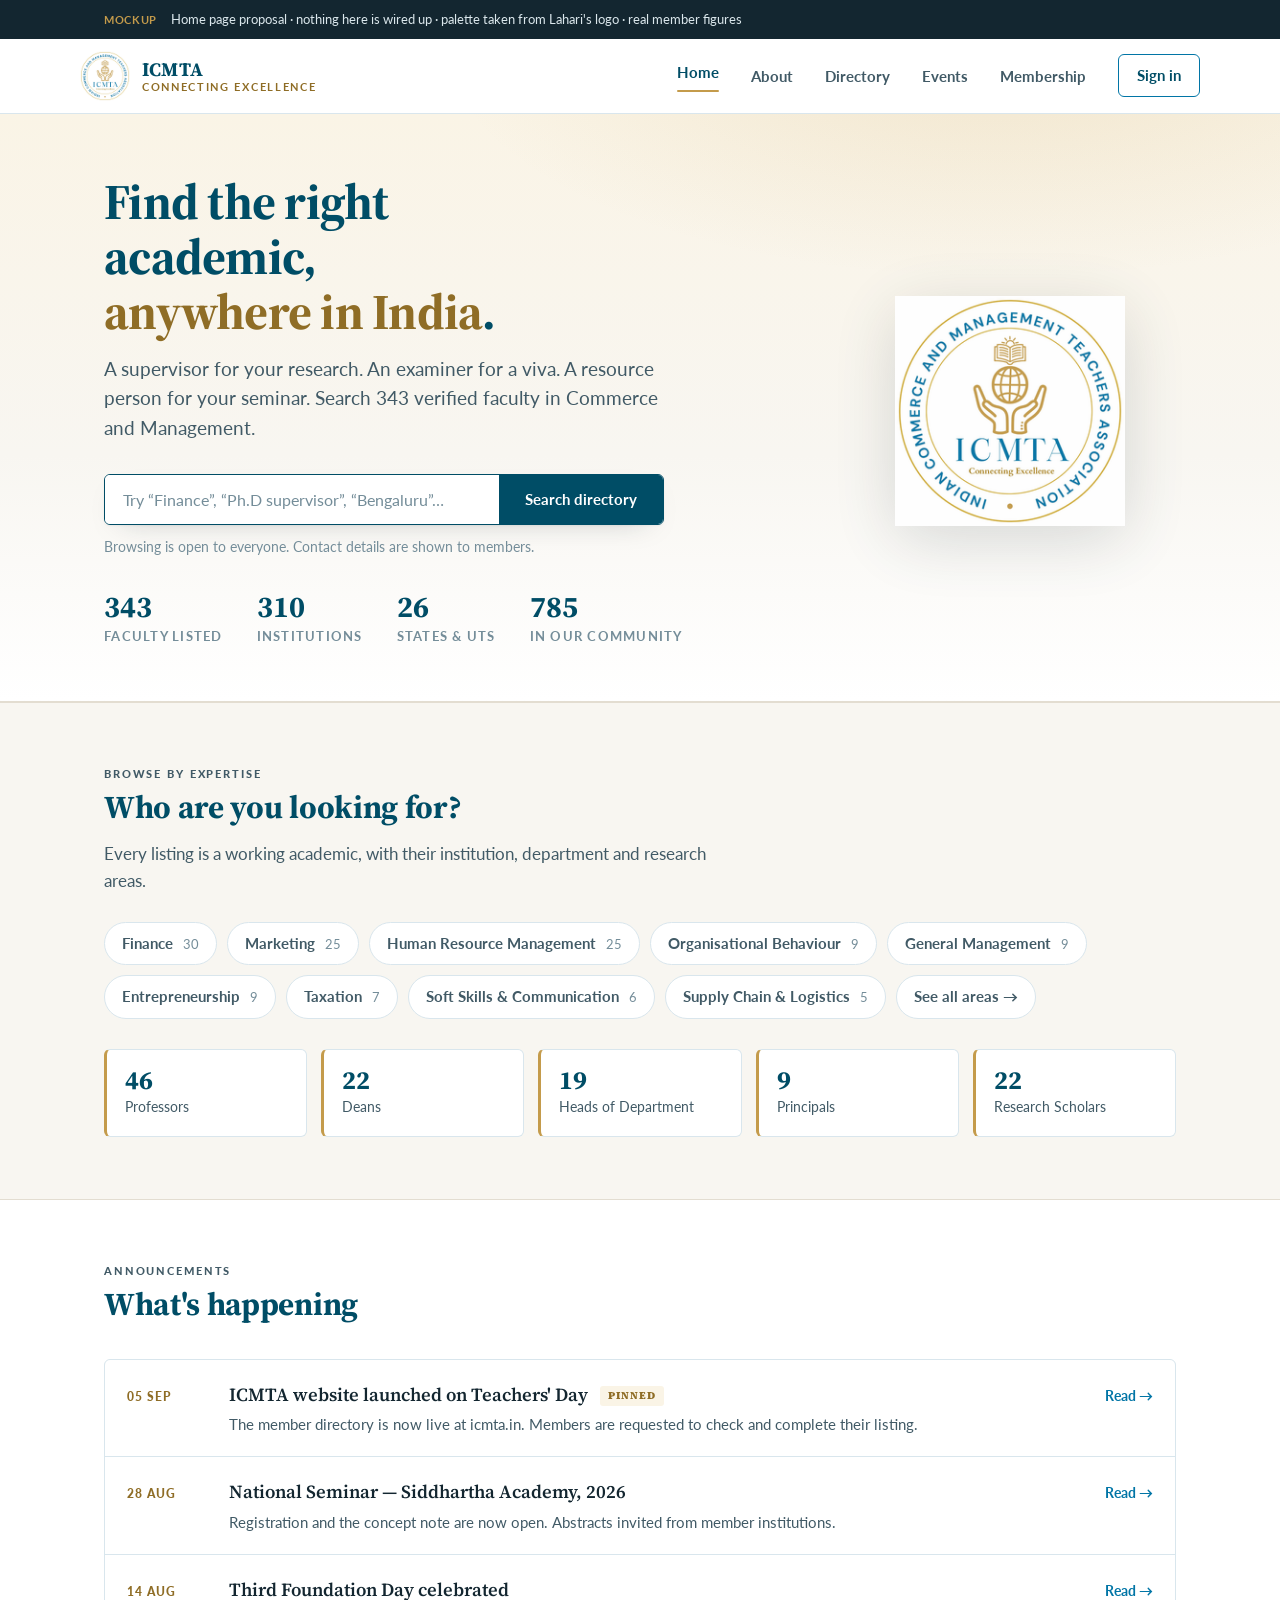
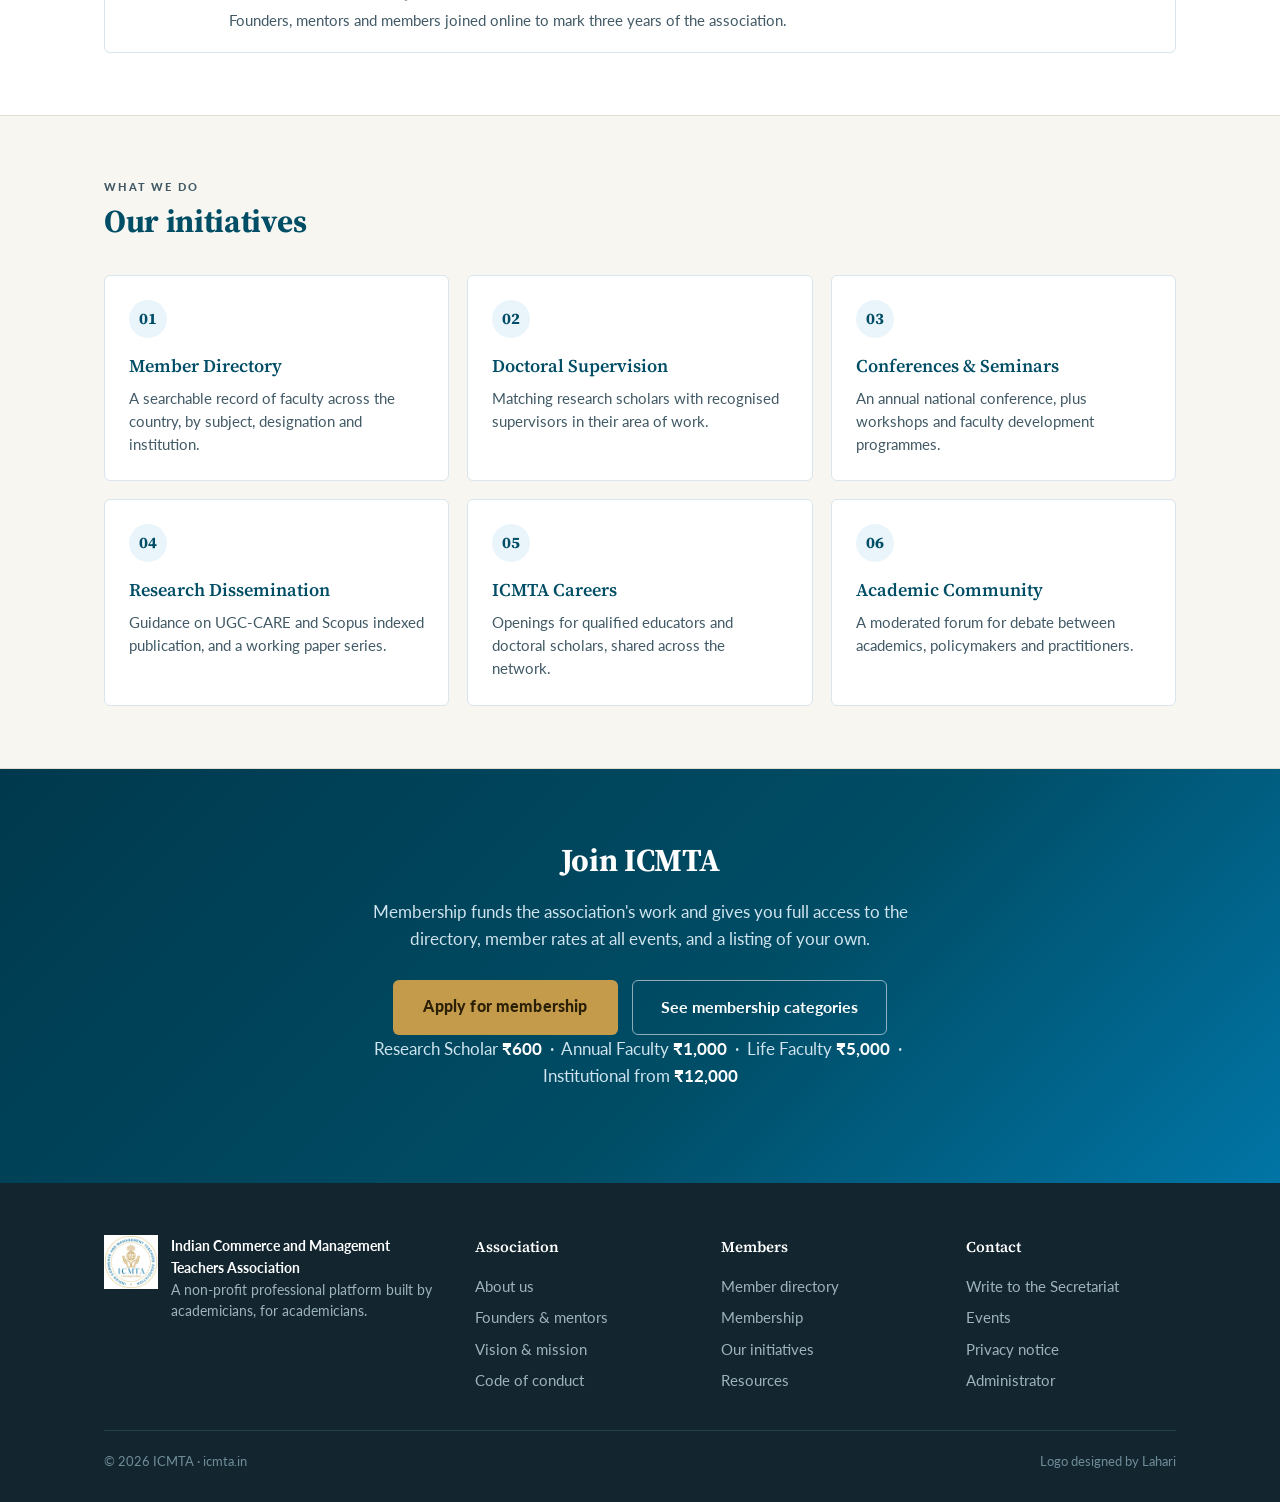
==== index.html @ bd07b1e6 "Add files via upload" ====
<!DOCTYPE html>
<html lang="en">
<head>
<meta charset="utf-8">
<meta name="viewport" content="width=device-width,initial-scale=1">
<title>ICMTA — Home page mockup</title>
<link rel="preconnect" href="https://fonts.googleapis.com">
<link rel="preconnect" href="https://fonts.gstatic.com" crossorigin>
<link rel="stylesheet" href="https://fonts.googleapis.com/css2?family=Lato:wght@300;400;700;900&family=Source+Serif+4:opsz,wght@8..60,400;8..60,600;8..60,700&display=swap">
<style>
:root{
  /* Sampled from Lahari's logo: the blue is #0175a6, the gold is #c49b4b.
     The site already uses the blue. The gold is the half of the mark
     the website currently ignores. */
  --blue:#0175a6;
  --blue-deep:#004d66;
  --blue-dark:#00394d;
  --gold:#c49b4b;
  --gold-deep:#8f6d26;
  --gold-wash:#faf4e6;
  --wash:#eaf5fb;
  --ink:#132630;
  --ink-2:#415a66;
  --ink-3:#748d99;
  --paper:#ffffff;
  --ground:#f8f6f1;        /* warm off-white, biased to the gold — a chosen neutral */
  --rule:#e3ddd1;
  --rule-cool:#d9e6ed;
  --radius:6px;
  --serif:"Source Serif 4",Georgia,"Times New Roman",serif;
  --sans:"Lato",-apple-system,BlinkMacSystemFont,"Segoe UI",Roboto,sans-serif;
  --shadow:0 1px 2px rgba(19,38,48,.05),0 10px 30px -18px rgba(19,38,48,.35);
}
*{box-sizing:border-box}
html{scroll-behavior:smooth}
body{margin:0;background:var(--paper);color:var(--ink);font-family:var(--sans);
  font-size:16.5px;line-height:1.6;-webkit-font-smoothing:antialiased}
img{max-width:100%;display:block}
a{color:var(--blue);text-decoration:none}
.wrap{max-width:1120px;margin:0 auto;padding:0 24px}

/* ---------- annotation banner (mockup only) ---------- */
.note{background:var(--ink);color:#dbe7ec;font-size:13px;padding:9px 0;font-family:var(--sans)}
.note .wrap{display:flex;gap:14px;align-items:baseline;flex-wrap:wrap}
.note b{color:var(--gold);font-weight:700;letter-spacing:.06em;text-transform:uppercase;font-size:11px}

/* ---------- header ---------- */
header{position:sticky;top:0;z-index:40;background:rgba(255,255,255,.96);
  backdrop-filter:saturate(140%) blur(8px);border-bottom:1px solid var(--rule-cool)}
.bar{display:flex;align-items:center;gap:28px;padding:12px 0}
.brand{display:flex;align-items:center;gap:12px;flex-shrink:0}
.brand img{width:50px;height:50px}
.brand .txt{line-height:1.15}
.brand .txt strong{display:block;font-family:var(--serif);font-size:19px;font-weight:700;
  color:var(--blue-deep);letter-spacing:.01em}
.brand .txt span{display:block;font-size:10.5px;letter-spacing:.16em;text-transform:uppercase;
  color:var(--gold-deep);font-weight:700}
nav{margin-left:auto;display:flex;align-items:center;gap:4px}
nav a{padding:9px 14px;font-size:15px;font-weight:700;color:var(--ink-2);border-radius:var(--radius)}
nav a:hover{background:var(--wash);color:var(--blue-deep)}
nav a.on{color:var(--blue-deep)}
nav a.on::after{content:"";display:block;height:2px;background:var(--gold);margin-top:6px;border-radius:2px}
.signin{margin-left:14px;padding:9px 18px;border:1.5px solid var(--blue);color:var(--blue-deep);
  border-radius:var(--radius);font-weight:700;font-size:14.5px}
.signin:hover{background:var(--blue);color:#fff}
.burger{display:none;margin-left:auto;background:none;border:1px solid var(--rule-cool);
  border-radius:var(--radius);padding:8px 11px;font-size:17px;color:var(--blue-deep);cursor:pointer}

/* ---------- hero ---------- */
.hero{background:
   radial-gradient(900px 380px at 78% -12%, rgba(196,155,75,.16), transparent 62%),
   linear-gradient(180deg,var(--gold-wash) 0%, var(--ground) 58%, var(--paper) 100%);
  border-bottom:1px solid var(--rule);padding:60px 0 52px}
.hero h1{font-family:var(--serif);font-weight:700;font-size:clamp(31px,4.6vw,50px);
  line-height:1.1;margin:0 0 16px;color:var(--blue-deep);letter-spacing:-.015em;
  max-width:16ch;text-wrap:balance}
.hero h1 em{font-style:normal;color:var(--gold-deep)}
.hero p.lede{font-size:18.5px;color:var(--ink-2);max-width:52ch;margin:0 0 30px}
.hero-grid{display:grid;grid-template-columns:1.35fr .65fr;gap:48px;align-items:center}
.seal{justify-self:center;width:230px;height:230px;opacity:.97;
  filter:drop-shadow(0 14px 34px rgba(19,38,48,.16))}

/* search */
.search{display:flex;gap:0;max-width:560px;box-shadow:var(--shadow);border-radius:var(--radius);
  overflow:hidden;border:1.5px solid var(--blue-deep);background:#fff}
.search input{flex:1;border:0;padding:15px 18px;font-family:var(--sans);font-size:16px;
  color:var(--ink);outline:none;min-width:0}
.search input::placeholder{color:var(--ink-3)}
.search button{border:0;background:var(--blue-deep);color:#fff;font-family:var(--sans);
  font-weight:700;font-size:15px;padding:0 26px;cursor:pointer;white-space:nowrap}
.search button:hover{background:var(--blue)}
.hint{margin:12px 0 0;font-size:13.5px;color:var(--ink-3)}

.stats{display:flex;gap:34px;margin-top:34px;flex-wrap:wrap}
.stat b{display:block;font-family:var(--serif);font-size:30px;font-weight:700;color:var(--blue-deep);
  line-height:1;font-variant-numeric:tabular-nums}
.stat span{font-size:12.5px;letter-spacing:.1em;text-transform:uppercase;color:var(--ink-3);font-weight:700}

/* ---------- sections ---------- */
section{padding:62px 0}
.sec-head{margin-bottom:28px}
.eyebrow{font-size:11px;letter-spacing:.17em;text-transform:uppercase;color:var(--gold-deep);
  font-weight:900;margin:0 0 8px}
h2{font-family:var(--serif);font-weight:700;font-size:clamp(24px,3vw,32px);margin:0 0 8px;
  color:var(--blue-deep);letter-spacing:-.01em;text-wrap:balance}
.sec-head p{margin:0;color:var(--ink-2);max-width:62ch}

/* find a resource person */
.find{background:var(--ground);border-top:1px solid var(--rule);border-bottom:1px solid var(--rule)}
.chips{display:flex;flex-wrap:wrap;gap:10px;margin-top:6px}
.chip{background:var(--paper);border:1px solid var(--rule-cool);border-radius:100px;
  padding:9px 17px;font-size:14.5px;font-weight:700;color:var(--ink-2);transition:.15s}
.chip:hover{border-color:var(--gold);color:var(--gold-deep);background:var(--gold-wash)}
.chip i{font-style:normal;color:var(--ink-3);font-weight:400;margin-left:6px;font-size:13px}
.roles{display:grid;grid-template-columns:repeat(auto-fit,minmax(150px,1fr));gap:14px;margin-top:30px}
.role{background:var(--paper);border:1px solid var(--rule-cool);border-radius:var(--radius);
  padding:17px 18px;border-left:3px solid var(--gold)}
.role b{display:block;font-family:var(--serif);font-size:26px;color:var(--blue-deep);line-height:1;
  font-variant-numeric:tabular-nums}
.role span{font-size:13.5px;color:var(--ink-2)}

/* announcements */
.ann-list{display:grid;gap:1px;background:var(--rule-cool);border:1px solid var(--rule-cool);
  border-radius:var(--radius);overflow:hidden}
.ann{background:var(--paper);padding:20px 22px;display:grid;grid-template-columns:82px 1fr auto;
  gap:20px;align-items:baseline}
.ann .date{font-size:12px;letter-spacing:.08em;text-transform:uppercase;color:var(--gold-deep);
  font-weight:900;padding-top:3px}
.ann h3{margin:0 0 4px;font-family:var(--serif);font-size:18.5px;font-weight:600;color:var(--ink)}
.ann p{margin:0;font-size:14.5px;color:var(--ink-2)}
.ann .go{font-size:14px;font-weight:700;color:var(--blue);white-space:nowrap}
.pin{display:inline-block;background:var(--gold-wash);color:var(--gold-deep);font-size:10.5px;
  letter-spacing:.1em;text-transform:uppercase;font-weight:900;padding:2px 8px;border-radius:3px;
  margin-left:8px;vertical-align:2px}

/* initiatives */
.cards{display:grid;grid-template-columns:repeat(auto-fit,minmax(292px,1fr));gap:18px}
.card{background:var(--paper);border:1px solid var(--rule-cool);border-radius:var(--radius);
  padding:24px;transition:.18s}
.card:hover{border-color:var(--gold);box-shadow:var(--shadow);transform:translateY(-2px)}
.card .ic{width:38px;height:38px;border-radius:50%;background:var(--wash);color:var(--blue-deep);
  display:flex;align-items:center;justify-content:center;font-family:var(--serif);font-weight:700;
  font-size:16px;margin-bottom:14px}
.card h3{margin:0 0 6px;font-family:var(--serif);font-size:18px;font-weight:600;color:var(--blue-deep)}
.card p{margin:0;font-size:14.5px;color:var(--ink-2)}

/* join band */
.join{background:linear-gradient(135deg,var(--blue-dark),var(--blue-deep) 58%,var(--blue));
  color:#fff;text-align:center;padding:66px 0}
.join h2{color:#fff;margin-bottom:12px}
.join p{color:#cfe4ee;max-width:56ch;margin:0 auto 28px;font-size:17px}
.btns{display:flex;gap:14px;justify-content:center;flex-wrap:wrap}
.btn-gold{background:var(--gold);color:#2b1f06;padding:14px 30px;border-radius:var(--radius);
  font-weight:900;font-size:15.5px;letter-spacing:.01em}
.btn-gold:hover{background:#d8ae5c}
.btn-ghost{border:1.5px solid rgba(255,255,255,.55);color:#fff;padding:14px 28px;
  border-radius:var(--radius);font-weight:700;font-size:15.5px}
.btn-ghost:hover{background:rgba(255,255,255,.12)}
.fees{margin-top:26px;font-size:14px;color:#a9cddd}
.fees b{color:#fff}

/* footer */
footer{background:var(--ink);color:#9db3bd;padding:52px 0 30px;font-size:14.5px}
.fgrid{display:grid;grid-template-columns:1.6fr 1fr 1fr 1fr;gap:36px}
footer h4{color:#fff;font-family:var(--serif);font-size:15px;margin:0 0 12px;font-weight:600}
footer a{color:#9db3bd;display:block;padding:4px 0}
footer a:hover{color:var(--gold)}
.fbrand{display:flex;gap:13px;align-items:flex-start}
.fbrand img{width:54px;height:54px;flex-shrink:0}
.fbrand p{margin:0;font-size:14px;line-height:1.55;max-width:34ch}
.fbot{border-top:1px solid #24404c;margin-top:34px;padding-top:20px;display:flex;
  justify-content:space-between;gap:16px;flex-wrap:wrap;font-size:13px;color:#6f8d99}

@media(max-width:900px){
  nav{display:none}
  .burger{display:block}
  .hero-grid{grid-template-columns:1fr;gap:34px}
  .seal{width:170px;height:170px;order:-1;justify-self:start}
  .hero h1{max-width:100%}
  .fgrid{grid-template-columns:1fr 1fr;gap:28px}
  .ann{grid-template-columns:1fr;gap:6px}
  .ann .go{display:none}
}
@media(max-width:600px){
  body{font-size:16px}
  section{padding:44px 0}
  .hero{padding:38px 0 40px}
  .search{flex-direction:column;border-radius:var(--radius)}
  .search button{padding:14px 0}
  .stats{gap:22px}
  .fgrid{grid-template-columns:1fr}
}
@media(prefers-reduced-motion:reduce){*{transition:none!important;animation:none!important}}
</style>
</head>
<body>

<div class="note"><div class="wrap">
  <b>Mockup</b>
  <span>Home page proposal · nothing here is wired up · palette taken from Lahari's logo · real member figures</span>
</div></div>

<header>
  <div class="wrap bar">
    <a class="brand" href="#">
      <img src="[data-uri]" alt="ICMTA logo">
      <span class="txt">
        <strong>ICMTA</strong>
        <span>Connecting Excellence</span>
      </span>
    </a>
    <nav>
      <a class="on" href="#">Home</a>
      <a href="#">About</a>
      <a href="#">Directory</a>
      <a href="#">Events</a>
      <a href="#">Membership</a>
      <a class="signin" href="#">Sign in</a>
    </nav>
    <button class="burger" aria-label="Menu">☰</button>
  </div>
</header>

<div class="hero">
  <div class="wrap hero-grid">
    <div>
      <h1>Find the right academic, <em>anywhere in India</em>.</h1>
      <p class="lede">A supervisor for your research. An examiner for a viva. A resource person for your seminar. Search 343 verified faculty in Commerce and Management.</p>

      <form class="search" onsubmit="return false">
        <input type="search" placeholder="Try “Finance”, “Ph.D supervisor”, “Bengaluru”…" aria-label="Search the directory">
        <button type="submit">Search directory</button>
      </form>
      <p class="hint">Browsing is open to everyone. Contact details are shown to members.</p>

      <div class="stats">
        <div class="stat"><b>343</b><span>Faculty listed</span></div>
        <div class="stat"><b>310</b><span>Institutions</span></div>
        <div class="stat"><b>26</b><span>States &amp; UTs</span></div>
        <div class="stat"><b>785</b><span>In our community</span></div>
      </div>
    </div>
    <img class="seal" src="[data-uri]" alt="ICMTA seal">
  </div>
</div>

<section class="find">
  <div class="wrap">
    <div class="sec-head">
      <p class="eyebrow">Browse by expertise</p>
      <h2>Who are you looking for?</h2>
      <p>Every listing is a working academic, with their institution, department and research areas.</p>
    </div>
    <div class="chips">
      <a class="chip" href="#">Finance <i>30</i></a>
      <a class="chip" href="#">Marketing <i>25</i></a>
      <a class="chip" href="#">Human Resource Management <i>25</i></a>
      <a class="chip" href="#">Organisational Behaviour <i>9</i></a>
      <a class="chip" href="#">General Management <i>9</i></a>
      <a class="chip" href="#">Entrepreneurship <i>9</i></a>
      <a class="chip" href="#">Taxation <i>7</i></a>
      <a class="chip" href="#">Soft Skills &amp; Communication <i>6</i></a>
      <a class="chip" href="#">Supply Chain &amp; Logistics <i>5</i></a>
      <a class="chip" href="#">See all areas →</a>
    </div>

    <div class="roles">
      <div class="role"><b>46</b><span>Professors</span></div>
      <div class="role"><b>22</b><span>Deans</span></div>
      <div class="role"><b>19</b><span>Heads of Department</span></div>
      <div class="role"><b>9</b><span>Principals</span></div>
      <div class="role"><b>22</b><span>Research Scholars</span></div>
    </div>
  </div>
</section>

<section>
  <div class="wrap">
    <div class="sec-head">
      <p class="eyebrow">Announcements</p>
      <h2>What's happening</h2>
    </div>
    <div class="ann-list">
      <article class="ann">
        <span class="date">05 Sep</span>
        <div>
          <h3>ICMTA website launched on Teachers' Day <span class="pin">Pinned</span></h3>
          <p>The member directory is now live at icmta.in. Members are requested to check and complete their listing.</p>
        </div>
        <span class="go">Read →</span>
      </article>
      <article class="ann">
        <span class="date">28 Aug</span>
        <div>
          <h3>National Seminar — Siddhartha Academy, 2026</h3>
          <p>Registration and the concept note are now open. Abstracts invited from member institutions.</p>
        </div>
        <span class="go">Read →</span>
      </article>
      <article class="ann">
        <span class="date">14 Aug</span>
        <div>
          <h3>Third Foundation Day celebrated</h3>
          <p>Founders, mentors and members joined online to mark three years of the association.</p>
        </div>
        <span class="go">Read →</span>
      </article>
    </div>
  </div>
</section>

<section style="background:var(--ground);border-top:1px solid var(--rule);border-bottom:1px solid var(--rule)">
  <div class="wrap">
    <div class="sec-head">
      <p class="eyebrow">What we do</p>
      <h2>Our initiatives</h2>
    </div>
    <div class="cards">
      <div class="card"><div class="ic">01</div><h3>Member Directory</h3><p>A searchable record of faculty across the country, by subject, designation and institution.</p></div>
      <div class="card"><div class="ic">02</div><h3>Doctoral Supervision</h3><p>Matching research scholars with recognised supervisors in their area of work.</p></div>
      <div class="card"><div class="ic">03</div><h3>Conferences &amp; Seminars</h3><p>An annual national conference, plus workshops and faculty development programmes.</p></div>
      <div class="card"><div class="ic">04</div><h3>Research Dissemination</h3><p>Guidance on UGC-CARE and Scopus indexed publication, and a working paper series.</p></div>
      <div class="card"><div class="ic">05</div><h3>ICMTA Careers</h3><p>Openings for qualified educators and doctoral scholars, shared across the network.</p></div>
      <div class="card"><div class="ic">06</div><h3>Academic Community</h3><p>A moderated forum for debate between academics, policymakers and practitioners.</p></div>
    </div>
  </div>
</section>

<div class="join">
  <div class="wrap">
    <h2>Join ICMTA</h2>
    <p>Membership funds the association's work and gives you full access to the directory, member rates at all events, and a listing of your own.</p>
    <div class="btns">
      <a class="btn-gold" href="#">Apply for membership</a>
      <a class="btn-ghost" href="#">See membership categories</a>
    </div>
    <p class="fees">Research Scholar <b>₹600</b> &nbsp;·&nbsp; Annual Faculty <b>₹1,000</b> &nbsp;·&nbsp; Life Faculty <b>₹5,000</b> &nbsp;·&nbsp; Institutional from <b>₹12,000</b></p>
  </div>
</div>

<footer>
  <div class="wrap">
    <div class="fgrid">
      <div>
        <div class="fbrand">
          <img src="[data-uri]" alt="">
          <p><strong style="color:#fff">Indian Commerce and Management Teachers Association</strong><br>
          A non-profit professional platform built by academicians, for academicians.</p>
        </div>
      </div>
      <div>
        <h4>Association</h4>
        <a href="#">About us</a>
        <a href="#">Founders &amp; mentors</a>
        <a href="#">Vision &amp; mission</a>
        <a href="#">Code of conduct</a>
      </div>
      <div>
        <h4>Members</h4>
        <a href="#">Member directory</a>
        <a href="#">Membership</a>
        <a href="#">Our initiatives</a>
        <a href="#">Resources</a>
      </div>
      <div>
        <h4>Contact</h4>
        <a href="#">Write to the Secretariat</a>
        <a href="#">Events</a>
        <a href="#">Privacy notice</a>
        <a href="#">Administrator</a>
      </div>
    </div>
    <div class="fbot">
      <span>© 2026 ICMTA · icmta.in</span>
      <span>Logo designed by Lahari</span>
    </div>
  </div>
</footer>

</body>
</html>
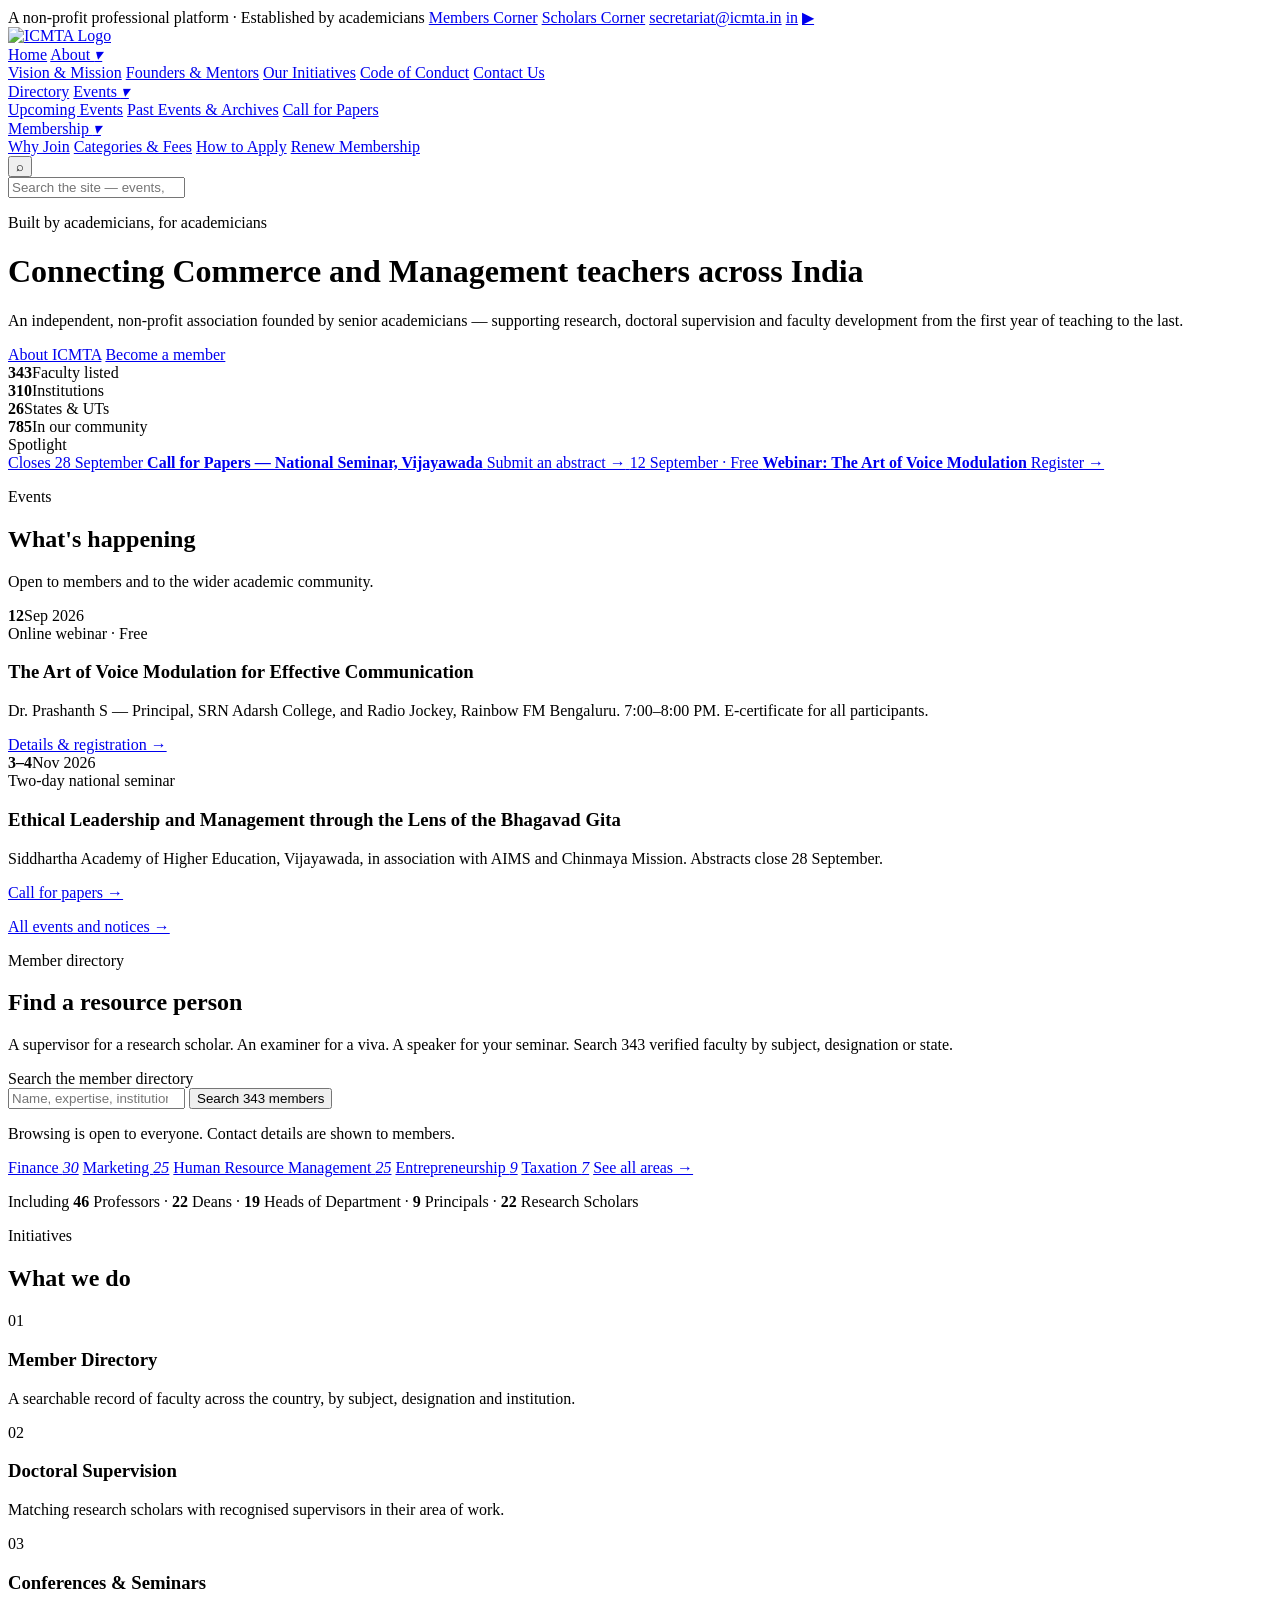
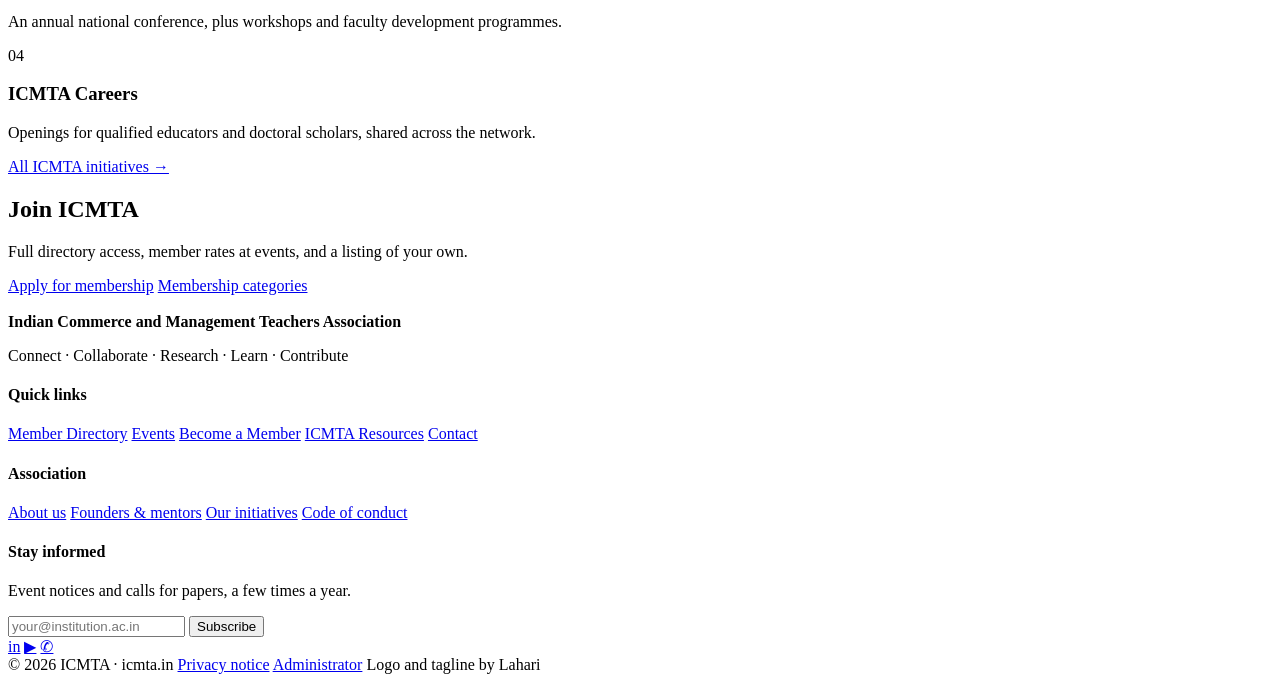
==== commit 8f362e87: "Add files via upload" ====
--- a/index.html
+++ b/index.html
@@ -1,379 +1,277 @@
-<!DOCTYPE html>
+<!doctype html>
 <html lang="en">
 <head>
 <meta charset="utf-8">
 <meta name="viewport" content="width=device-width,initial-scale=1">
-<title>ICMTA — Home page mockup</title>
+<title>ICMTA — Indian Commerce and Management Teachers Association</title>
+<meta name="description" content="A non-profit association connecting Commerce and Management teachers across India. Search 343 verified faculty by subject, designation or state.">
+<link rel="icon" href="assets/images/ICMTA-logo.png" type="image/png">
 <link rel="preconnect" href="https://fonts.googleapis.com">
 <link rel="preconnect" href="https://fonts.gstatic.com" crossorigin>
-<link rel="stylesheet" href="https://fonts.googleapis.com/css2?family=Lato:wght@300;400;700;900&family=Source+Serif+4:opsz,wght@8..60,400;8..60,600;8..60,700&display=swap">
-<style>
-:root{
-  /* Sampled from Lahari's logo: the blue is #0175a6, the gold is #c49b4b.
-     The site already uses the blue. The gold is the half of the mark
-     the website currently ignores. */
-  --blue:#0175a6;
-  --blue-deep:#004d66;
-  --blue-dark:#00394d;
-  --gold:#c49b4b;
-  --gold-deep:#8f6d26;
-  --gold-wash:#faf4e6;
-  --wash:#eaf5fb;
-  --ink:#132630;
-  --ink-2:#415a66;
-  --ink-3:#748d99;
-  --paper:#ffffff;
-  --ground:#f8f6f1;        /* warm off-white, biased to the gold — a chosen neutral */
-  --rule:#e3ddd1;
-  --rule-cool:#d9e6ed;
-  --radius:6px;
-  --serif:"Source Serif 4",Georgia,"Times New Roman",serif;
-  --sans:"Lato",-apple-system,BlinkMacSystemFont,"Segoe UI",Roboto,sans-serif;
-  --shadow:0 1px 2px rgba(19,38,48,.05),0 10px 30px -18px rgba(19,38,48,.35);
-}
-*{box-sizing:border-box}
-html{scroll-behavior:smooth}
-body{margin:0;background:var(--paper);color:var(--ink);font-family:var(--sans);
-  font-size:16.5px;line-height:1.6;-webkit-font-smoothing:antialiased}
-img{max-width:100%;display:block}
-a{color:var(--blue);text-decoration:none}
-.wrap{max-width:1120px;margin:0 auto;padding:0 24px}
-
-/* ---------- annotation banner (mockup only) ---------- */
-.note{background:var(--ink);color:#dbe7ec;font-size:13px;padding:9px 0;font-family:var(--sans)}
-.note .wrap{display:flex;gap:14px;align-items:baseline;flex-wrap:wrap}
-.note b{color:var(--gold);font-weight:700;letter-spacing:.06em;text-transform:uppercase;font-size:11px}
-
-/* ---------- header ---------- */
-header{position:sticky;top:0;z-index:40;background:rgba(255,255,255,.96);
-  backdrop-filter:saturate(140%) blur(8px);border-bottom:1px solid var(--rule-cool)}
-.bar{display:flex;align-items:center;gap:28px;padding:12px 0}
-.brand{display:flex;align-items:center;gap:12px;flex-shrink:0}
-.brand img{width:50px;height:50px}
-.brand .txt{line-height:1.15}
-.brand .txt strong{display:block;font-family:var(--serif);font-size:19px;font-weight:700;
-  color:var(--blue-deep);letter-spacing:.01em}
-.brand .txt span{display:block;font-size:10.5px;letter-spacing:.16em;text-transform:uppercase;
-  color:var(--gold-deep);font-weight:700}
-nav{margin-left:auto;display:flex;align-items:center;gap:4px}
-nav a{padding:9px 14px;font-size:15px;font-weight:700;color:var(--ink-2);border-radius:var(--radius)}
-nav a:hover{background:var(--wash);color:var(--blue-deep)}
-nav a.on{color:var(--blue-deep)}
-nav a.on::after{content:"";display:block;height:2px;background:var(--gold);margin-top:6px;border-radius:2px}
-.signin{margin-left:14px;padding:9px 18px;border:1.5px solid var(--blue);color:var(--blue-deep);
-  border-radius:var(--radius);font-weight:700;font-size:14.5px}
-.signin:hover{background:var(--blue);color:#fff}
-.burger{display:none;margin-left:auto;background:none;border:1px solid var(--rule-cool);
-  border-radius:var(--radius);padding:8px 11px;font-size:17px;color:var(--blue-deep);cursor:pointer}
-
-/* ---------- hero ---------- */
-.hero{background:
-   radial-gradient(900px 380px at 78% -12%, rgba(196,155,75,.16), transparent 62%),
-   linear-gradient(180deg,var(--gold-wash) 0%, var(--ground) 58%, var(--paper) 100%);
-  border-bottom:1px solid var(--rule);padding:60px 0 52px}
-.hero h1{font-family:var(--serif);font-weight:700;font-size:clamp(31px,4.6vw,50px);
-  line-height:1.1;margin:0 0 16px;color:var(--blue-deep);letter-spacing:-.015em;
-  max-width:16ch;text-wrap:balance}
-.hero h1 em{font-style:normal;color:var(--gold-deep)}
-.hero p.lede{font-size:18.5px;color:var(--ink-2);max-width:52ch;margin:0 0 30px}
-.hero-grid{display:grid;grid-template-columns:1.35fr .65fr;gap:48px;align-items:center}
-.seal{justify-self:center;width:230px;height:230px;opacity:.97;
-  filter:drop-shadow(0 14px 34px rgba(19,38,48,.16))}
-
-/* search */
-.search{display:flex;gap:0;max-width:560px;box-shadow:var(--shadow);border-radius:var(--radius);
-  overflow:hidden;border:1.5px solid var(--blue-deep);background:#fff}
-.search input{flex:1;border:0;padding:15px 18px;font-family:var(--sans);font-size:16px;
-  color:var(--ink);outline:none;min-width:0}
-.search input::placeholder{color:var(--ink-3)}
-.search button{border:0;background:var(--blue-deep);color:#fff;font-family:var(--sans);
-  font-weight:700;font-size:15px;padding:0 26px;cursor:pointer;white-space:nowrap}
-.search button:hover{background:var(--blue)}
-.hint{margin:12px 0 0;font-size:13.5px;color:var(--ink-3)}
-
-.stats{display:flex;gap:34px;margin-top:34px;flex-wrap:wrap}
-.stat b{display:block;font-family:var(--serif);font-size:30px;font-weight:700;color:var(--blue-deep);
-  line-height:1;font-variant-numeric:tabular-nums}
-.stat span{font-size:12.5px;letter-spacing:.1em;text-transform:uppercase;color:var(--ink-3);font-weight:700}
-
-/* ---------- sections ---------- */
-section{padding:62px 0}
-.sec-head{margin-bottom:28px}
-.eyebrow{font-size:11px;letter-spacing:.17em;text-transform:uppercase;color:var(--gold-deep);
-  font-weight:900;margin:0 0 8px}
-h2{font-family:var(--serif);font-weight:700;font-size:clamp(24px,3vw,32px);margin:0 0 8px;
-  color:var(--blue-deep);letter-spacing:-.01em;text-wrap:balance}
-.sec-head p{margin:0;color:var(--ink-2);max-width:62ch}
-
-/* find a resource person */
-.find{background:var(--ground);border-top:1px solid var(--rule);border-bottom:1px solid var(--rule)}
-.chips{display:flex;flex-wrap:wrap;gap:10px;margin-top:6px}
-.chip{background:var(--paper);border:1px solid var(--rule-cool);border-radius:100px;
-  padding:9px 17px;font-size:14.5px;font-weight:700;color:var(--ink-2);transition:.15s}
-.chip:hover{border-color:var(--gold);color:var(--gold-deep);background:var(--gold-wash)}
-.chip i{font-style:normal;color:var(--ink-3);font-weight:400;margin-left:6px;font-size:13px}
-.roles{display:grid;grid-template-columns:repeat(auto-fit,minmax(150px,1fr));gap:14px;margin-top:30px}
-.role{background:var(--paper);border:1px solid var(--rule-cool);border-radius:var(--radius);
-  padding:17px 18px;border-left:3px solid var(--gold)}
-.role b{display:block;font-family:var(--serif);font-size:26px;color:var(--blue-deep);line-height:1;
-  font-variant-numeric:tabular-nums}
-.role span{font-size:13.5px;color:var(--ink-2)}
-
-/* announcements */
-.ann-list{display:grid;gap:1px;background:var(--rule-cool);border:1px solid var(--rule-cool);
-  border-radius:var(--radius);overflow:hidden}
-.ann{background:var(--paper);padding:20px 22px;display:grid;grid-template-columns:82px 1fr auto;
-  gap:20px;align-items:baseline}
-.ann .date{font-size:12px;letter-spacing:.08em;text-transform:uppercase;color:var(--gold-deep);
-  font-weight:900;padding-top:3px}
-.ann h3{margin:0 0 4px;font-family:var(--serif);font-size:18.5px;font-weight:600;color:var(--ink)}
-.ann p{margin:0;font-size:14.5px;color:var(--ink-2)}
-.ann .go{font-size:14px;font-weight:700;color:var(--blue);white-space:nowrap}
-.pin{display:inline-block;background:var(--gold-wash);color:var(--gold-deep);font-size:10.5px;
-  letter-spacing:.1em;text-transform:uppercase;font-weight:900;padding:2px 8px;border-radius:3px;
-  margin-left:8px;vertical-align:2px}
-
-/* initiatives */
-.cards{display:grid;grid-template-columns:repeat(auto-fit,minmax(292px,1fr));gap:18px}
-.card{background:var(--paper);border:1px solid var(--rule-cool);border-radius:var(--radius);
-  padding:24px;transition:.18s}
-.card:hover{border-color:var(--gold);box-shadow:var(--shadow);transform:translateY(-2px)}
-.card .ic{width:38px;height:38px;border-radius:50%;background:var(--wash);color:var(--blue-deep);
-  display:flex;align-items:center;justify-content:center;font-family:var(--serif);font-weight:700;
-  font-size:16px;margin-bottom:14px}
-.card h3{margin:0 0 6px;font-family:var(--serif);font-size:18px;font-weight:600;color:var(--blue-deep)}
-.card p{margin:0;font-size:14.5px;color:var(--ink-2)}
-
-/* join band */
-.join{background:linear-gradient(135deg,var(--blue-dark),var(--blue-deep) 58%,var(--blue));
-  color:#fff;text-align:center;padding:66px 0}
-.join h2{color:#fff;margin-bottom:12px}
-.join p{color:#cfe4ee;max-width:56ch;margin:0 auto 28px;font-size:17px}
-.btns{display:flex;gap:14px;justify-content:center;flex-wrap:wrap}
-.btn-gold{background:var(--gold);color:#2b1f06;padding:14px 30px;border-radius:var(--radius);
-  font-weight:900;font-size:15.5px;letter-spacing:.01em}
-.btn-gold:hover{background:#d8ae5c}
-.btn-ghost{border:1.5px solid rgba(255,255,255,.55);color:#fff;padding:14px 28px;
-  border-radius:var(--radius);font-weight:700;font-size:15.5px}
-.btn-ghost:hover{background:rgba(255,255,255,.12)}
-.fees{margin-top:26px;font-size:14px;color:#a9cddd}
-.fees b{color:#fff}
-
-/* footer */
-footer{background:var(--ink);color:#9db3bd;padding:52px 0 30px;font-size:14.5px}
-.fgrid{display:grid;grid-template-columns:1.6fr 1fr 1fr 1fr;gap:36px}
-footer h4{color:#fff;font-family:var(--serif);font-size:15px;margin:0 0 12px;font-weight:600}
-footer a{color:#9db3bd;display:block;padding:4px 0}
-footer a:hover{color:var(--gold)}
-.fbrand{display:flex;gap:13px;align-items:flex-start}
-.fbrand img{width:54px;height:54px;flex-shrink:0}
-.fbrand p{margin:0;font-size:14px;line-height:1.55;max-width:34ch}
-.fbot{border-top:1px solid #24404c;margin-top:34px;padding-top:20px;display:flex;
-  justify-content:space-between;gap:16px;flex-wrap:wrap;font-size:13px;color:#6f8d99}
-
-@media(max-width:900px){
-  nav{display:none}
-  .burger{display:block}
-  .hero-grid{grid-template-columns:1fr;gap:34px}
-  .seal{width:170px;height:170px;order:-1;justify-self:start}
-  .hero h1{max-width:100%}
-  .fgrid{grid-template-columns:1fr 1fr;gap:28px}
-  .ann{grid-template-columns:1fr;gap:6px}
-  .ann .go{display:none}
-}
-@media(max-width:600px){
-  body{font-size:16px}
-  section{padding:44px 0}
-  .hero{padding:38px 0 40px}
-  .search{flex-direction:column;border-radius:var(--radius)}
-  .search button{padding:14px 0}
-  .stats{gap:22px}
-  .fgrid{grid-template-columns:1fr}
-}
-@media(prefers-reduced-motion:reduce){*{transition:none!important;animation:none!important}}
-</style>
+<link href="https://fonts.googleapis.com/css2?family=Lato:ital,wght@0,300;0,400;0,700;1,400&family=Source+Serif+4:opsz,wght@8..60,400;8..60,600;8..60,700&display=swap" rel="stylesheet">
+<link rel="stylesheet" href="css/style.css">
+<link rel="stylesheet" href="css/icmta-2026.css">
 </head>
 <body>
 
-<div class="note"><div class="wrap">
-  <b>Mockup</b>
-  <span>Home page proposal · nothing here is wired up · palette taken from Lahari's logo · real member figures</span>
-</div></div>
-
-<header>
-  <div class="wrap bar">
-    <a class="brand" href="#">
-      <img src="[data-uri]" alt="ICMTA logo">
-      <span class="txt">
-        <strong>ICMTA</strong>
-        <span>Connecting Excellence</span>
-      </span>
+<div class="icm-watermark" aria-hidden="true"></div>
+
+<!-- utility strip — replaces the old .site-welcome-banner -->
+<div class="icm-utilbar">
+  <div class="icm-utilbar-inner">
+    <span class="icm-ub-left">A non-profit professional platform &middot; Established by academicians</span>
+    <span class="icm-ub-right">
+      <a href="members.html">Members Corner</a>
+      <a href="public-directory.html">Scholars Corner</a>
+      <a href="mailto:secretariat@icmta.in">secretariat@icmta.in</a>
+      <a class="icm-ub-ic" href="#" aria-label="LinkedIn">in</a>
+      <a class="icm-ub-ic" href="#" aria-label="YouTube">&#9654;</a>
+    </span>
+  </div>
+</div>
+
+<!-- HEADER — identical markup on every page. See header-snippet.html -->
+<header class="header">
+  <div class="header-inner">
+    <a href="index.html" class="brand">
+      <img src="assets/images/ICMTA-logo.png" alt="ICMTA Logo" class="brand-logo">
+      <div class="brand-text"></div>
     </a>
-    <nav>
-      <a class="on" href="#">Home</a>
-      <a href="#">About</a>
-      <a href="#">Directory</a>
-      <a href="#">Events</a>
-      <a href="#">Membership</a>
-      <a class="signin" href="#">Sign in</a>
+    <nav class="nav-links">
+      <span class="icm-navitem"><a href="index.html" class="nav-item active">Home</a></span>
+
+      <span class="icm-navitem">
+        <a href="about-us.html" class="nav-item">About <i class="icm-caret">&#9662;</i></a>
+        <div class="icm-dd">
+          <a href="about-us.html#vision">Vision &amp; Mission</a>
+          <a href="about-us.html#founders">Founders &amp; Mentors</a>
+          <a href="initiatives.html">Our Initiatives</a>
+          <a href="about-us.html#conduct">Code of Conduct</a>
+          <a href="contact.html">Contact Us</a>
+        </div>
+      </span>
+
+      <span class="icm-navitem"><a href="public-directory.html" class="nav-item">Directory</a></span>
+
+      <span class="icm-navitem">
+        <a href="events.html" class="nav-item">Events <i class="icm-caret">&#9662;</i></a>
+        <div class="icm-dd">
+          <a href="events.html#upcoming">Upcoming Events</a>
+          <a href="events.html#past">Past Events &amp; Archives</a>
+          <a class="icm-soon" href="#">Call for Papers</a>
+        </div>
+      </span>
+
+      <span class="icm-navitem">
+        <a href="membership.html" class="nav-item">Membership <i class="icm-caret">&#9662;</i></a>
+        <div class="icm-dd">
+          <a href="membership.html#why">Why Join</a>
+          <a href="membership.html#categories">Categories &amp; Fees</a>
+          <a href="membership.html#apply">How to Apply</a>
+          <a class="icm-soon" href="#">Renew Membership</a>
+        </div>
+      </span>
+
+      <span class="icm-sitesearch">
+        <button class="icm-ss-btn" aria-label="Search the site"
+          onclick="this.parentNode.classList.toggle('icm-open');var i=this.parentNode.querySelector('input');if(this.parentNode.classList.contains('icm-open'))i.focus()">&#8981;</button>
+        <form class="icm-ss-form" action="search.html" method="get">
+          <input type="search" name="q" placeholder="Search the site — events, membership, resources…" aria-label="Search the site">
+        </form>
+      </span>
     </nav>
-    <button class="burger" aria-label="Menu">☰</button>
   </div>
 </header>
 
-<div class="hero">
-  <div class="wrap hero-grid">
-    <div>
-      <h1>Find the right academic, <em>anywhere in India</em>.</h1>
-      <p class="lede">A supervisor for your research. An examiner for a viva. A resource person for your seminar. Search 343 verified faculty in Commerce and Management.</p>
-
-      <form class="search" onsubmit="return false">
-        <input type="search" placeholder="Try “Finance”, “Ph.D supervisor”, “Bengaluru”…" aria-label="Search the directory">
-        <button type="submit">Search directory</button>
+<!-- 1. WHO WE ARE -->
+<div class="icm-hero">
+  <div class="icm-wrap">
+    <p class="icm-eyebrow">Built by academicians, for academicians</p>
+    <h1>Connecting Commerce and Management teachers across India</h1>
+  </div>
+  <div class="icm-wrap">
+    <p class="icm-lede">An independent, non-profit association founded by senior academicians — supporting research, doctoral supervision and faculty development from the first year of teaching to the last.</p>
+
+    <div class="icm-herobtns">
+      <a class="icm-btn-solid" href="about-us.html">About ICMTA</a>
+      <a class="icm-btn-line" href="membership.html">Become a member</a>
+    </div>
+
+    <div class="icm-stats">
+      <div class="icm-stat"><b>343</b><span>Faculty listed</span></div>
+      <div class="icm-stat"><b>310</b><span>Institutions</span></div>
+      <div class="icm-stat"><b>26</b><span>States &amp; UTs</span></div>
+      <div class="icm-stat"><b>785</b><span>In our community</span></div>
+    </div>
+  </div>
+</div>
+
+<!-- 2. SPOTLIGHT — replace both cards as dates pass -->
+<div class="icm-spotlight">
+  <div class="icm-wrap">
+    <span class="icm-sp-label">Spotlight</span>
+    <div class="icm-sp-grid">
+      <a class="icm-sp-card" href="events.html#cfp">
+        <span class="icm-sp-when">Closes 28 September</span>
+        <b>Call for Papers — National Seminar, Vijayawada</b>
+        <span class="icm-sp-go">Submit an abstract &rarr;</span>
+      </a>
+      <a class="icm-sp-card" href="events.html#upcoming">
+        <span class="icm-sp-when">12 September &middot; Free</span>
+        <b>Webinar: The Art of Voice Modulation</b>
+        <span class="icm-sp-go">Register &rarr;</span>
+      </a>
+    </div>
+  </div>
+</div>
+
+<!-- 3. WHAT'S HAPPENING -->
+<section class="icm-section icm-happening">
+  <div class="icm-wrap">
+    <div class="icm-sec-head">
+      <p class="icm-eyebrow">Events</p>
+      <h2 class="icm-h2">What's happening</h2>
+      <p>Open to members and to the wider academic community.</p>
+    </div>
+
+    <div class="icm-ev-grid">
+      <article class="icm-ev">
+        <div class="icm-ev-date"><b>12</b><span>Sep 2026</span></div>
+        <div class="icm-ev-body">
+          <span class="icm-ev-tag">Online webinar &middot; Free</span>
+          <h3>The Art of Voice Modulation for Effective Communication</h3>
+          <p>Dr. Prashanth S — Principal, SRN Adarsh College, and Radio Jockey, Rainbow FM Bengaluru. 7:00–8:00 PM. E-certificate for all participants.</p>
+          <a class="icm-ev-go" href="events.html#upcoming">Details &amp; registration &rarr;</a>
+        </div>
+      </article>
+
+      <article class="icm-ev">
+        <div class="icm-ev-date"><b>3–4</b><span>Nov 2026</span></div>
+        <div class="icm-ev-body">
+          <span class="icm-ev-tag">Two-day national seminar</span>
+          <h3>Ethical Leadership and Management through the Lens of the Bhagavad Gita</h3>
+          <p>Siddhartha Academy of Higher Education, Vijayawada, in association with AIMS and Chinmaya Mission. Abstracts close 28 September.</p>
+          <a class="icm-ev-go" href="events.html">Call for papers &rarr;</a>
+        </div>
+      </article>
+    </div>
+
+    <p class="icm-seeall"><a href="events.html">All events and notices &rarr;</a></p>
+  </div>
+</section>
+
+<!-- 4. DIRECTORY -->
+<section class="icm-section">
+  <div class="icm-wrap">
+    <div class="icm-sec-head">
+      <p class="icm-eyebrow">Member directory</p>
+      <h2 class="icm-h2">Find a resource person</h2>
+      <p>A supervisor for a research scholar. An examiner for a viva. A speaker for your seminar. Search 343 verified faculty by subject, designation or state.</p>
+    </div>
+
+    <label class="icm-searchlabel" for="dirsearch">Search the member directory</label>
+    <form class="icm-search" action="public-directory.html" method="get">
+      <input id="dirsearch" type="search" name="q" placeholder="Name, expertise, institution or state — try &ldquo;Finance&rdquo;" aria-label="Search the member directory">
+      <button type="submit">Search 343 members</button>
+    </form>
+    <p class="icm-hint">Browsing is open to everyone. Contact details are shown to members.</p>
+
+    <div class="icm-chips">
+      <a class="icm-chip" href="public-directory.html?expertise=finance">Finance <i>30</i></a>
+      <a class="icm-chip" href="public-directory.html?expertise=marketing">Marketing <i>25</i></a>
+      <a class="icm-chip" href="public-directory.html?expertise=human-resource-management">Human Resource Management <i>25</i></a>
+      <a class="icm-chip" href="public-directory.html?expertise=entrepreneurship">Entrepreneurship <i>9</i></a>
+      <a class="icm-chip" href="public-directory.html?expertise=taxation">Taxation <i>7</i></a>
+      <a class="icm-chip" href="public-directory.html">See all areas &rarr;</a>
+    </div>
+
+    <p class="icm-rolesline">Including <b>46</b> Professors &middot; <b>22</b> Deans &middot; <b>19</b> Heads of Department &middot; <b>9</b> Principals &middot; <b>22</b> Research Scholars</p>
+  </div>
+</section>
+
+<!-- 5. WHAT WE DO -->
+<section class="icm-section" style="background:var(--icm-ground);border-top:1px solid var(--icm-rule);border-bottom:1px solid var(--icm-rule)">
+  <div class="icm-wrap">
+    <div class="icm-sec-head">
+      <p class="icm-eyebrow">Initiatives</p>
+      <h2 class="icm-h2">What we do</h2>
+    </div>
+
+    <div class="icm-cards">
+      <div class="icm-card"><div class="icm-ic">01</div><h3>Member Directory</h3><p>A searchable record of faculty across the country, by subject, designation and institution.</p></div>
+      <div class="icm-card"><div class="icm-ic">02</div><h3>Doctoral Supervision</h3><p>Matching research scholars with recognised supervisors in their area of work.</p></div>
+      <div class="icm-card"><div class="icm-ic">03</div><h3>Conferences &amp; Seminars</h3><p>An annual national conference, plus workshops and faculty development programmes.</p></div>
+      <div class="icm-card"><div class="icm-ic">04</div><h3>ICMTA Careers</h3><p>Openings for qualified educators and doctoral scholars, shared across the network.</p></div>
+    </div>
+
+    <p class="icm-seeall"><a href="initiatives.html">All ICMTA initiatives &rarr;</a></p>
+  </div>
+</section>
+
+<!-- 6. JOIN — no fees here, they live on membership.html -->
+<div class="icm-join">
+  <div class="icm-wrap icm-join-row">
+    <div class="icm-join-txt">
+      <h2>Join ICMTA</h2>
+      <p>Full directory access, member rates at events, and a listing of your own.</p>
+    </div>
+    <div class="icm-join-btns">
+      <a class="icm-btn-gold" href="membership.html#apply">Apply for membership</a>
+      <a class="icm-btn-ghost" href="membership.html#categories">Membership categories</a>
+    </div>
+  </div>
+</div>
+
+<!-- FOOTER — identical markup on every page. See footer-snippet.html -->
+<footer class="footer">
+  <div class="icm-fgrid">
+    <div class="icm-fcol icm-fcol-brand">
+      <div class="footer-brand">
+        <img src="assets/images/ICMTA-footer-logo.png" alt="" class="footer-logo" loading="lazy" decoding="async">
+        <div><b>Indian Commerce and Management Teachers Association</b></div>
+      </div>
+      <p class="icm-ftag">Connect &middot; Collaborate &middot; Research &middot; Learn &middot; Contribute</p>
+    </div>
+
+    <div class="icm-fcol">
+      <h4>Quick links</h4>
+      <a href="public-directory.html">Member Directory</a>
+      <a href="events.html">Events</a>
+      <a href="membership.html#apply">Become a Member</a>
+      <a href="resources.html">ICMTA Resources</a>
+      <a href="contact.html">Contact</a>
+    </div>
+
+    <div class="icm-fcol">
+      <h4>Association</h4>
+      <a href="about-us.html">About us</a>
+      <a href="about-us.html#founders">Founders &amp; mentors</a>
+      <a href="initiatives.html">Our initiatives</a>
+      <a href="about-us.html#conduct">Code of conduct</a>
+    </div>
+
+    <div class="icm-fcol">
+      <h4>Stay informed</h4>
+      <p class="icm-fnl">Event notices and calls for papers, a few times a year.</p>
+      <form class="icm-fnlform" action="#" method="post">
+        <input type="email" name="email" placeholder="your@institution.ac.in" aria-label="Email address">
+        <button type="submit">Subscribe</button>
       </form>
-      <p class="hint">Browsing is open to everyone. Contact details are shown to members.</p>
-
-      <div class="stats">
-        <div class="stat"><b>343</b><span>Faculty listed</span></div>
-        <div class="stat"><b>310</b><span>Institutions</span></div>
-        <div class="stat"><b>26</b><span>States &amp; UTs</span></div>
-        <div class="stat"><b>785</b><span>In our community</span></div>
+      <div class="icm-fsocial">
+        <a href="#" aria-label="LinkedIn">in</a>
+        <a href="#" aria-label="YouTube">&#9654;</a>
+        <a href="#" aria-label="WhatsApp">&#9990;</a>
       </div>
     </div>
-    <img class="seal" src="[data-uri]" alt="ICMTA seal">
-  </div>
-</div>
-
-<section class="find">
-  <div class="wrap">
-    <div class="sec-head">
-      <p class="eyebrow">Browse by expertise</p>
-      <h2>Who are you looking for?</h2>
-      <p>Every listing is a working academic, with their institution, department and research areas.</p>
-    </div>
-    <div class="chips">
-      <a class="chip" href="#">Finance <i>30</i></a>
-      <a class="chip" href="#">Marketing <i>25</i></a>
-      <a class="chip" href="#">Human Resource Management <i>25</i></a>
-      <a class="chip" href="#">Organisational Behaviour <i>9</i></a>
-      <a class="chip" href="#">General Management <i>9</i></a>
-      <a class="chip" href="#">Entrepreneurship <i>9</i></a>
-      <a class="chip" href="#">Taxation <i>7</i></a>
-      <a class="chip" href="#">Soft Skills &amp; Communication <i>6</i></a>
-      <a class="chip" href="#">Supply Chain &amp; Logistics <i>5</i></a>
-      <a class="chip" href="#">See all areas →</a>
-    </div>
-
-    <div class="roles">
-      <div class="role"><b>46</b><span>Professors</span></div>
-      <div class="role"><b>22</b><span>Deans</span></div>
-      <div class="role"><b>19</b><span>Heads of Department</span></div>
-      <div class="role"><b>9</b><span>Principals</span></div>
-      <div class="role"><b>22</b><span>Research Scholars</span></div>
-    </div>
-  </div>
-</section>
-
-<section>
-  <div class="wrap">
-    <div class="sec-head">
-      <p class="eyebrow">Announcements</p>
-      <h2>What's happening</h2>
-    </div>
-    <div class="ann-list">
-      <article class="ann">
-        <span class="date">05 Sep</span>
-        <div>
-          <h3>ICMTA website launched on Teachers' Day <span class="pin">Pinned</span></h3>
-          <p>The member directory is now live at icmta.in. Members are requested to check and complete their listing.</p>
-        </div>
-        <span class="go">Read →</span>
-      </article>
-      <article class="ann">
-        <span class="date">28 Aug</span>
-        <div>
-          <h3>National Seminar — Siddhartha Academy, 2026</h3>
-          <p>Registration and the concept note are now open. Abstracts invited from member institutions.</p>
-        </div>
-        <span class="go">Read →</span>
-      </article>
-      <article class="ann">
-        <span class="date">14 Aug</span>
-        <div>
-          <h3>Third Foundation Day celebrated</h3>
-          <p>Founders, mentors and members joined online to mark three years of the association.</p>
-        </div>
-        <span class="go">Read →</span>
-      </article>
-    </div>
-  </div>
-</section>
-
-<section style="background:var(--ground);border-top:1px solid var(--rule);border-bottom:1px solid var(--rule)">
-  <div class="wrap">
-    <div class="sec-head">
-      <p class="eyebrow">What we do</p>
-      <h2>Our initiatives</h2>
-    </div>
-    <div class="cards">
-      <div class="card"><div class="ic">01</div><h3>Member Directory</h3><p>A searchable record of faculty across the country, by subject, designation and institution.</p></div>
-      <div class="card"><div class="ic">02</div><h3>Doctoral Supervision</h3><p>Matching research scholars with recognised supervisors in their area of work.</p></div>
-      <div class="card"><div class="ic">03</div><h3>Conferences &amp; Seminars</h3><p>An annual national conference, plus workshops and faculty development programmes.</p></div>
-      <div class="card"><div class="ic">04</div><h3>Research Dissemination</h3><p>Guidance on UGC-CARE and Scopus indexed publication, and a working paper series.</p></div>
-      <div class="card"><div class="ic">05</div><h3>ICMTA Careers</h3><p>Openings for qualified educators and doctoral scholars, shared across the network.</p></div>
-      <div class="card"><div class="ic">06</div><h3>Academic Community</h3><p>A moderated forum for debate between academics, policymakers and practitioners.</p></div>
-    </div>
-  </div>
-</section>
-
-<div class="join">
-  <div class="wrap">
-    <h2>Join ICMTA</h2>
-    <p>Membership funds the association's work and gives you full access to the directory, member rates at all events, and a listing of your own.</p>
-    <div class="btns">
-      <a class="btn-gold" href="#">Apply for membership</a>
-      <a class="btn-ghost" href="#">See membership categories</a>
-    </div>
-    <p class="fees">Research Scholar <b>₹600</b> &nbsp;·&nbsp; Annual Faculty <b>₹1,000</b> &nbsp;·&nbsp; Life Faculty <b>₹5,000</b> &nbsp;·&nbsp; Institutional from <b>₹12,000</b></p>
-  </div>
-</div>
-
-<footer>
-  <div class="wrap">
-    <div class="fgrid">
-      <div>
-        <div class="fbrand">
-          <img src="[data-uri]" alt="">
-          <p><strong style="color:#fff">Indian Commerce and Management Teachers Association</strong><br>
-          A non-profit professional platform built by academicians, for academicians.</p>
-        </div>
-      </div>
-      <div>
-        <h4>Association</h4>
-        <a href="#">About us</a>
-        <a href="#">Founders &amp; mentors</a>
-        <a href="#">Vision &amp; mission</a>
-        <a href="#">Code of conduct</a>
-      </div>
-      <div>
-        <h4>Members</h4>
-        <a href="#">Member directory</a>
-        <a href="#">Membership</a>
-        <a href="#">Our initiatives</a>
-        <a href="#">Resources</a>
-      </div>
-      <div>
-        <h4>Contact</h4>
-        <a href="#">Write to the Secretariat</a>
-        <a href="#">Events</a>
-        <a href="#">Privacy notice</a>
-        <a href="#">Administrator</a>
-      </div>
-    </div>
-    <div class="fbot">
-      <span>© 2026 ICMTA · icmta.in</span>
-      <span>Logo designed by Lahari</span>
-    </div>
+  </div>
+
+  <div class="icm-fbot">
+    <span>&copy; 2026 ICMTA &middot; icmta.in</span>
+    <span>
+      <a href="#">Privacy notice</a>
+      <a href="admin.html">Administrator</a>
+    </span>
+    <span>Logo and tagline by Lahari</span>
   </div>
 </footer>
 
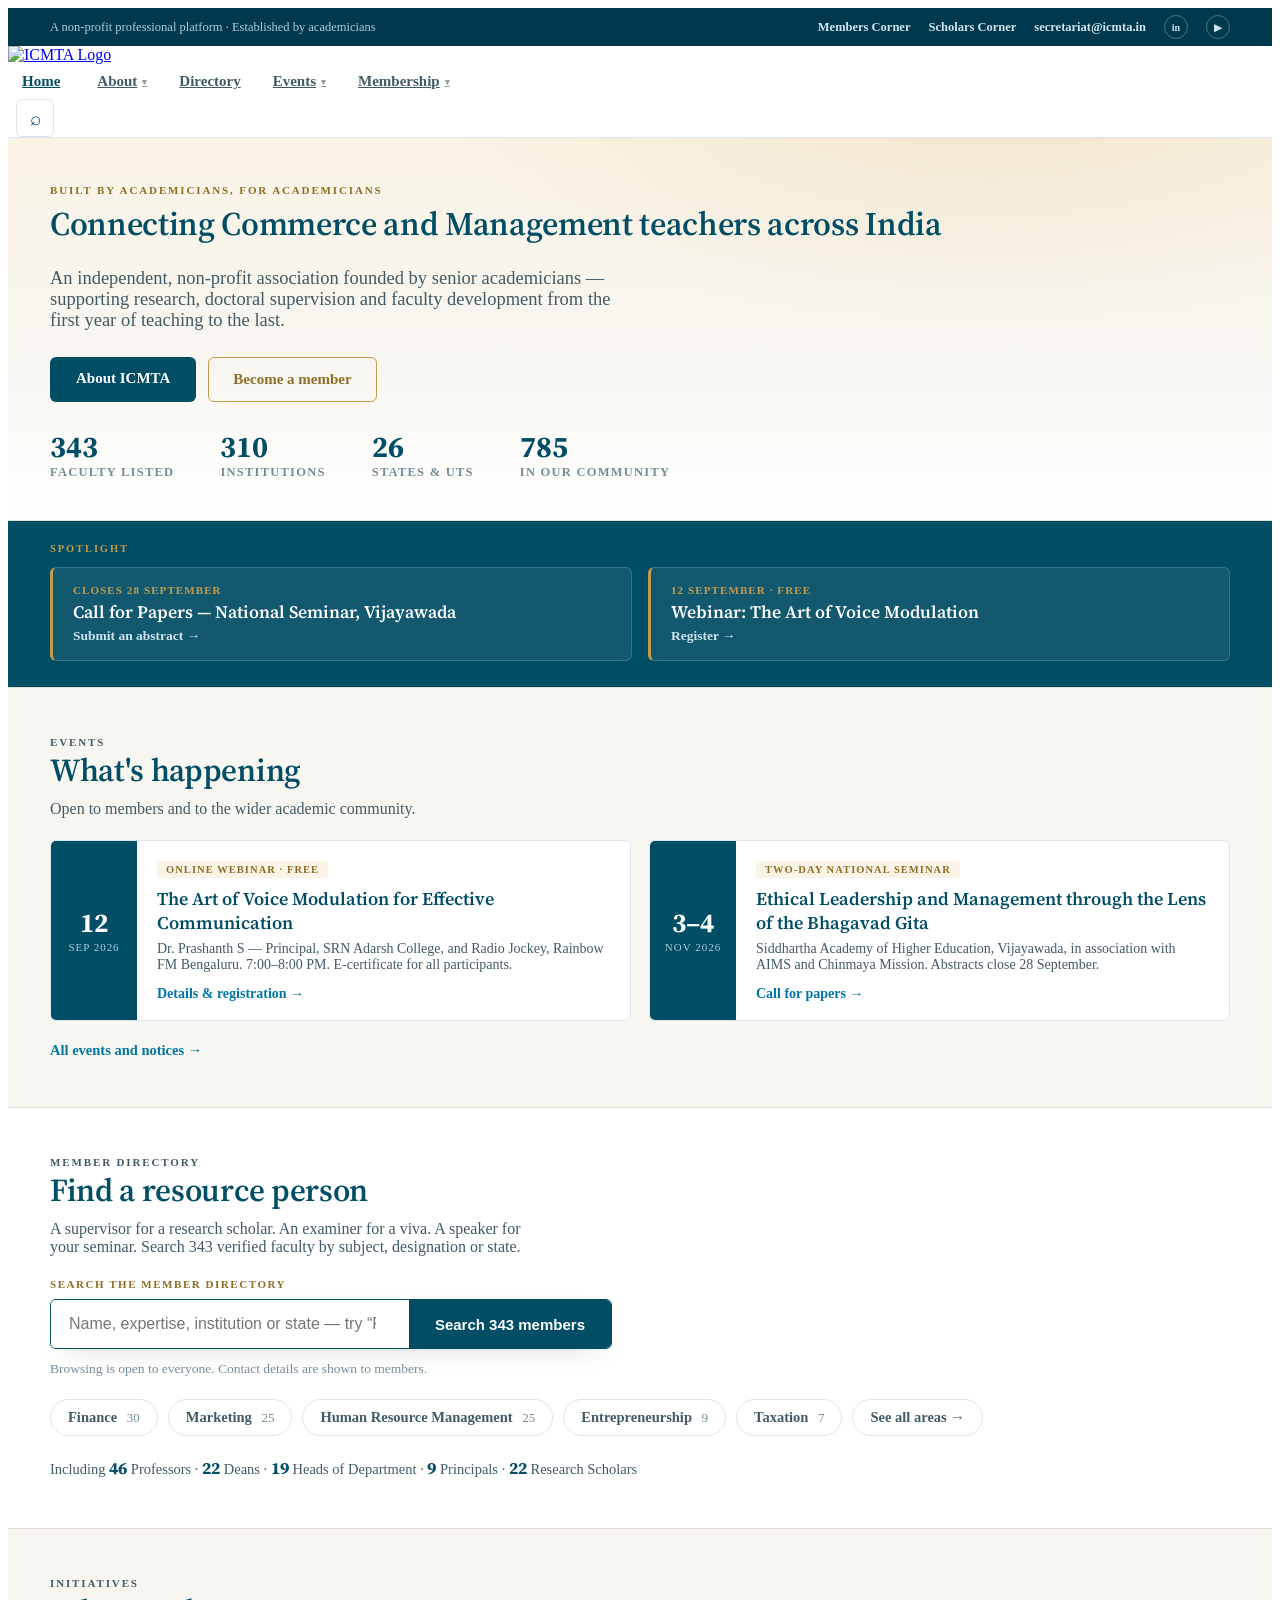
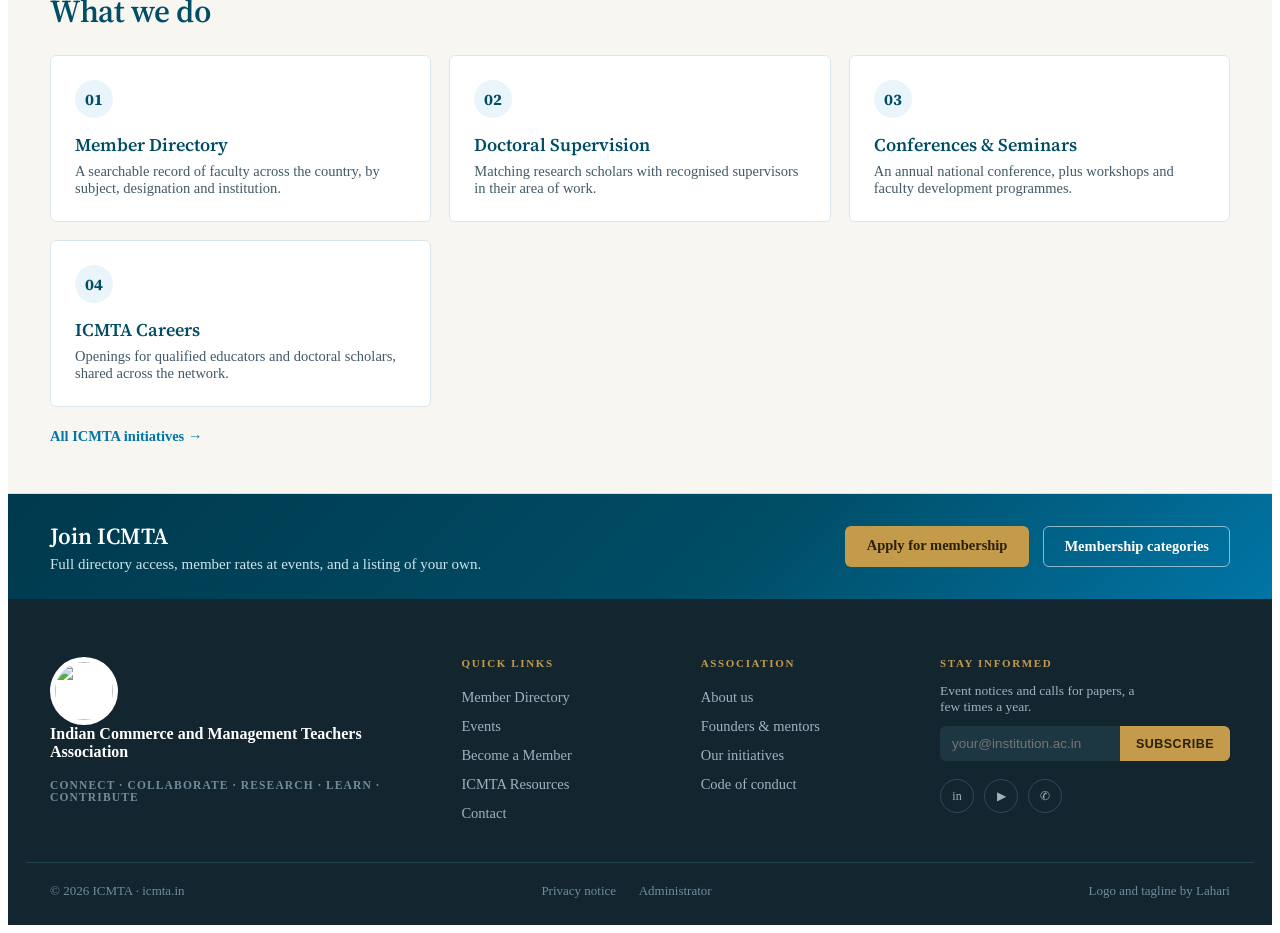
==== commit ac8875d3: "Update index.html" ====
--- a/index.html
+++ b/index.html
@@ -10,7 +10,7 @@
 <link rel="preconnect" href="https://fonts.gstatic.com" crossorigin>
 <link href="https://fonts.googleapis.com/css2?family=Lato:ital,wght@0,300;0,400;0,700;1,400&family=Source+Serif+4:opsz,wght@8..60,400;8..60,600;8..60,700&display=swap" rel="stylesheet">
 <link rel="stylesheet" href="css/style.css">
-<link rel="stylesheet" href="css/icmta-2026.css">
+<link rel="stylesheet" href="icmta-2026.css">
 </head>
 <body>
 
--- a/icmta-2026.css
+++ b/icmta-2026.css
@@ -0,0 +1,379 @@
+/* =====================================================================
+   ICMTA 2026 — additions to the existing stylesheet
+   Load AFTER css/style.css:
+
+     <link rel="stylesheet" href="css/style.css">
+     <link rel="stylesheet" href="css/icmta-2026.css">
+
+   Everything new is prefixed .icm- so it cannot collide with the
+   existing rules. The only existing selectors touched are the header
+   nav, the footer and .site-welcome-banner, and those are listed
+   together in section 2 so they are easy to find or undo.
+   ===================================================================== */
+
+/* ---------------------------------------------------------------
+   1. TOKENS
+   The blue is already in use across the site. The gold is sampled
+   from Lahari's logo — the half of the mark the site was ignoring.
+   --------------------------------------------------------------- */
+:root{
+  --icm-blue:#0175a6;
+  --icm-blue-deep:#004d66;
+  --icm-blue-dark:#00394d;
+  --icm-gold:#c49b4b;
+  --icm-gold-deep:#8f6d26;
+  --icm-gold-wash:#faf4e6;
+  --icm-wash:#eaf5fb;
+  --icm-ink:#132630;
+  --icm-ink-2:#415a66;
+  --icm-ink-3:#748d99;
+  --icm-paper:#fff;
+  --icm-ground:#f8f6f1;
+  --icm-rule:#e3ddd1;
+  --icm-rule-cool:#d9e6ed;
+  --icm-radius:6px;
+  --icm-serif:"Source Serif 4",Georgia,"Times New Roman",serif;
+  --icm-shadow:0 1px 2px rgba(19,38,48,.05),0 10px 30px -18px rgba(19,38,48,.35);
+}
+
+/* ---------------------------------------------------------------
+   2. HEADER — dropdowns, site search, gold active underline
+   Applies to every page. Markup changes are in header-snippet.html
+   --------------------------------------------------------------- */
+.nav-links{align-items:center}
+
+.icm-navitem{position:relative;display:inline-flex;align-items:center}
+.icm-navitem > a{display:inline-flex;align-items:center;gap:5px}
+.icm-caret{font-size:9px;font-style:normal;opacity:.6;transition:transform .18s}
+.icm-navitem:hover .icm-caret,
+.icm-navitem:focus-within .icm-caret{transform:rotate(180deg);opacity:1;color:var(--icm-gold-deep)}
+
+/* invisible bridge so the menu does not snap shut crossing the gap */
+.icm-navitem::after{content:"";position:absolute;top:100%;left:0;right:0;height:14px}
+
+.icm-dd{
+  position:absolute;top:calc(100% + 12px);left:0;min-width:232px;
+  background:var(--icm-paper);border:1px solid var(--icm-rule-cool);
+  border-top:3px solid var(--icm-gold);border-radius:var(--icm-radius);
+  box-shadow:0 16px 38px -12px rgba(19,38,48,.30);padding:8px;
+  opacity:0;visibility:hidden;transform:translateY(-8px);
+  transition:opacity .16s,transform .16s,visibility .16s;z-index:70;
+}
+.icm-navitem:hover .icm-dd,
+.icm-navitem:focus-within .icm-dd{opacity:1;visibility:visible;transform:translateY(0)}
+.icm-dd a{
+  display:block;padding:10px 14px;font-size:14.5px;font-weight:400;
+  color:var(--icm-ink-2);border-radius:4px;white-space:nowrap;text-decoration:none;
+}
+.icm-dd a:hover{background:var(--icm-gold-wash);color:var(--icm-gold-deep);font-weight:700}
+.icm-dd a.icm-soon{color:var(--icm-ink-3);pointer-events:none}
+.icm-dd a.icm-soon::after{
+  content:"later";font-size:10px;letter-spacing:.08em;text-transform:uppercase;
+  background:var(--icm-wash);color:var(--icm-ink-3);padding:1px 6px;border-radius:3px;margin-left:9px;
+}
+
+/* gold underline on the current page */
+.nav-item.active{position:relative}
+.nav-item.active::after{
+  content:"";display:block;height:2px;background:var(--icm-gold);
+  margin-top:6px;border-radius:2px;
+}
+
+/* site-wide search — searches PAGES, not members */
+.icm-sitesearch{display:flex;align-items:center;margin-left:8px}
+.icm-ss-btn{
+  background:none;border:1.5px solid var(--icm-rule-cool);color:var(--icm-blue-deep);
+  width:38px;height:38px;border-radius:var(--icm-radius);font-size:19px;line-height:1;
+  cursor:pointer;transition:.15s;flex-shrink:0;
+}
+.icm-ss-btn:hover{border-color:var(--icm-blue);background:var(--icm-wash)}
+.icm-ss-form{width:0;overflow:hidden;transition:width .22s ease,margin .22s ease}
+.icm-sitesearch.icm-open .icm-ss-form{width:min(330px,34vw);margin-left:8px}
+.icm-sitesearch.icm-open .icm-ss-btn{border-color:var(--icm-gold);background:var(--icm-gold-wash);color:var(--icm-gold-deep)}
+.icm-ss-form input{
+  width:100%;border:1.5px solid var(--icm-rule-cool);border-radius:var(--icm-radius);
+  padding:8px 13px;font-size:14px;color:var(--icm-ink);outline:none;background:var(--icm-paper);
+}
+.icm-ss-form input:focus{border-color:var(--icm-blue)}
+
+/* utility strip above the header (replaces .site-welcome-banner) */
+.icm-utilbar{background:var(--icm-blue-dark);color:#a9cddd;font-size:12.5px}
+.icm-utilbar-inner{
+  max-width:1180px;margin:0 auto;display:flex;align-items:center;
+  justify-content:space-between;gap:16px;padding:7px 24px;
+}
+.icm-utilbar a{color:#cfe4ee;font-weight:700;text-decoration:none}
+.icm-utilbar a:hover{color:var(--icm-gold)}
+.icm-ub-right{display:flex;align-items:center;gap:18px}
+.icm-ub-ic{
+  width:22px;height:22px;border:1px solid rgba(255,255,255,.28);border-radius:50%;
+  display:inline-flex;align-items:center;justify-content:center;font-size:10px;
+}
+.icm-ub-ic:hover{border-color:var(--icm-gold)}
+
+
+/* ---------------------------------------------------------------
+   2a. OVERRIDES of existing style.css
+   The approved design has a WHITE header and a DARK footer.
+   style.css ships the opposite of both. These five rules flip them.
+   Delete this block to revert to the old look.
+   --------------------------------------------------------------- */
+.header{
+  background:#fff;color:var(--icm-ink);
+  border-bottom:1px solid var(--icm-rule-cool);
+  box-shadow:none;
+}
+.nav-item{color:var(--icm-ink-2);font-weight:700;font-size:15px;padding:9px 14px}
+.nav-item:hover{background:var(--icm-wash);color:var(--icm-blue-deep)}
+.nav-item.active{color:var(--icm-blue-deep);background:transparent}
+
+.footer{
+  background:var(--icm-ink);color:#9db3bd;
+  border-top:0;padding:58px 0 26px;
+}
+.footer-brand b{color:#fff}
+/* the seal is navy and gold on transparent — it vanishes on the dark
+   footer, so keep a white disc behind it */
+.footer-logo{background:#fff;border:0;padding:5px;height:58px;width:58px;border-radius:50%}
+
+/* ---------------------------------------------------------------
+   3. WATERMARK — the seal, centred and fixed behind the page
+   --------------------------------------------------------------- */
+.icm-watermark{
+  position:fixed;inset:0;pointer-events:none;z-index:2;
+  background:url("../assets/images/ICMTA-logo.png") no-repeat center center;
+  background-size:min(44vw,520px);opacity:.055;
+}
+.icm-wrap{position:relative;z-index:3;max-width:1180px;margin:0 auto;padding:0 24px}
+
+/* ---------------------------------------------------------------
+   4. HOME PAGE SECTIONS
+   --------------------------------------------------------------- */
+.icm-section{padding:48px 0;position:relative;z-index:3}
+.icm-eyebrow{
+  font-size:11px;letter-spacing:.17em;text-transform:uppercase;
+  color:var(--icm-gold-deep);font-weight:900;margin:0 0 8px;
+}
+.icm-h2{
+  font-family:var(--icm-serif);font-weight:600;font-size:clamp(24px,3vw,32px);
+  margin:0 0 8px;color:var(--icm-blue-deep);letter-spacing:-.01em;
+}
+.icm-sec-head{margin-bottom:22px}
+.icm-sec-head p{margin:0;color:var(--icm-ink-2);max-width:62ch}
+.icm-seeall{margin:20px 0 0}
+.icm-seeall a{font-size:14.5px;font-weight:700;color:var(--icm-blue);text-decoration:none}
+
+/* hero */
+.icm-hero{
+  position:relative;overflow:hidden;
+  background:radial-gradient(900px 380px at 78% -12%, rgba(196,155,75,.16), transparent 62%),
+             linear-gradient(180deg,var(--icm-gold-wash) 0%, var(--icm-ground) 58%, var(--icm-paper) 100%);
+  border-bottom:1px solid var(--icm-rule);padding:46px 0 40px;
+}
+.icm-hero h1{
+  font-family:var(--icm-serif);font-weight:600;font-size:clamp(22px,2.9vw,33px);
+  line-height:1.2;margin:0 0 24px;color:var(--icm-blue-deep);letter-spacing:-.01em;
+}
+@media(min-width:980px){.icm-hero h1{white-space:nowrap}}
+.icm-lede{font-size:18.5px;color:var(--icm-ink-2);max-width:62ch;margin:0 0 26px}
+.icm-herobtns{display:flex;gap:12px;flex-wrap:wrap;margin-bottom:6px}
+.icm-btn-solid{
+  background:var(--icm-blue-deep);color:#fff;padding:13px 26px;border-radius:var(--icm-radius);
+  font-weight:700;font-size:15px;text-decoration:none;display:inline-block;
+}
+.icm-btn-solid:hover{background:var(--icm-blue);color:#fff}
+.icm-btn-line{
+  border:1.5px solid var(--icm-gold);color:var(--icm-gold-deep);padding:13px 24px;
+  border-radius:var(--icm-radius);font-weight:700;font-size:15px;text-decoration:none;display:inline-block;
+}
+.icm-btn-line:hover{background:var(--icm-gold-wash)}
+.icm-stats{display:flex;gap:46px;margin-top:30px;flex-wrap:wrap}
+.icm-stat b{
+  display:block;font-family:var(--icm-serif);font-size:30px;font-weight:700;
+  color:var(--icm-blue-deep);line-height:1;font-variant-numeric:tabular-nums;
+}
+.icm-stat span{
+  font-size:12.5px;letter-spacing:.1em;text-transform:uppercase;
+  color:var(--icm-ink-3);font-weight:700;
+}
+
+/* spotlight — two time-bound items, refreshed as dates pass */
+.icm-spotlight{background:var(--icm-blue-deep);padding:22px 0 26px;position:relative;z-index:3}
+.icm-sp-label{
+  display:block;font-size:10.5px;letter-spacing:.18em;text-transform:uppercase;
+  color:var(--icm-gold);font-weight:900;margin-bottom:13px;
+}
+.icm-sp-grid{display:grid;grid-template-columns:1fr 1fr;gap:16px}
+.icm-sp-card{
+  background:rgba(255,255,255,.07);border:1px solid rgba(255,255,255,.16);
+  border-left:3px solid var(--icm-gold);border-radius:var(--icm-radius);padding:16px 20px;
+  display:flex;flex-direction:column;gap:5px;transition:.18s;text-decoration:none;
+}
+.icm-sp-card:hover{background:rgba(255,255,255,.13);transform:translateY(-2px)}
+.icm-sp-when{font-size:11px;letter-spacing:.1em;text-transform:uppercase;color:var(--icm-gold);font-weight:900}
+.icm-sp-card b{color:#fff;font-family:var(--icm-serif);font-size:17.5px;font-weight:600;line-height:1.3}
+.icm-sp-go{font-size:13.5px;font-weight:700;color:#cfe4ee}
+
+/* events */
+.icm-happening{background:var(--icm-ground);border-top:1px solid var(--icm-rule);border-bottom:1px solid var(--icm-rule)}
+.icm-ev-grid{display:grid;grid-template-columns:1fr 1fr;gap:18px}
+.icm-ev{
+  background:var(--icm-paper);border:1px solid var(--icm-rule-cool);border-radius:var(--icm-radius);
+  display:grid;grid-template-columns:86px 1fr;overflow:hidden;transition:.18s;
+}
+.icm-ev:hover{border-color:var(--icm-gold);box-shadow:var(--icm-shadow)}
+.icm-ev-date{
+  background:var(--icm-blue-deep);color:#fff;display:flex;flex-direction:column;
+  align-items:center;justify-content:center;padding:18px 8px;text-align:center;
+}
+.icm-ev-date b{font-family:var(--icm-serif);font-size:27px;line-height:1;font-weight:700}
+.icm-ev-date span{font-size:11px;letter-spacing:.09em;text-transform:uppercase;margin-top:5px;color:#a9cddd}
+.icm-ev-body{padding:18px 20px}
+.icm-ev-tag{
+  display:inline-block;font-size:10.5px;letter-spacing:.1em;text-transform:uppercase;
+  font-weight:900;color:var(--icm-gold-deep);background:var(--icm-gold-wash);
+  padding:3px 9px;border-radius:3px;margin-bottom:9px;
+}
+.icm-ev-body h3{
+  margin:0 0 7px;font-family:var(--icm-serif);font-size:18px;font-weight:600;
+  color:var(--icm-blue-deep);line-height:1.3;
+}
+.icm-ev-body p{margin:0 0 11px;font-size:14px;color:var(--icm-ink-2)}
+.icm-ev-go{font-size:14px;font-weight:700;color:var(--icm-blue);text-decoration:none}
+
+/* directory */
+.icm-searchlabel{
+  display:block;font-size:11px;letter-spacing:.14em;text-transform:uppercase;
+  color:var(--icm-gold-deep);font-weight:900;margin-bottom:9px;
+}
+.icm-search{
+  display:flex;max-width:560px;box-shadow:var(--icm-shadow);border-radius:var(--icm-radius);
+  overflow:hidden;border:1.5px solid var(--icm-blue-deep);background:#fff;
+}
+.icm-search input{flex:1;border:0;padding:15px 18px;font-size:16px;color:var(--icm-ink);outline:none;min-width:0}
+.icm-search button{
+  border:0;background:var(--icm-blue-deep);color:#fff;font-weight:700;font-size:15px;
+  padding:0 26px;cursor:pointer;white-space:nowrap;
+}
+.icm-search button:hover{background:var(--icm-blue)}
+.icm-hint{margin:12px 0 22px;font-size:13.5px;color:var(--icm-ink-3)}
+.icm-chips{display:flex;flex-wrap:wrap;gap:10px}
+.icm-chip{
+  background:var(--icm-paper);border:1px solid var(--icm-rule-cool);border-radius:100px;
+  padding:9px 17px;font-size:14.5px;font-weight:700;color:var(--icm-ink-2);
+  transition:.15s;text-decoration:none;
+}
+.icm-chip:hover{border-color:var(--icm-gold);color:var(--icm-gold-deep);background:var(--icm-gold-wash)}
+.icm-chip i{font-style:normal;color:var(--icm-ink-3);font-weight:400;margin-left:6px;font-size:13px}
+.icm-rolesline{margin:20px 0 0;font-size:14.5px;color:var(--icm-ink-2)}
+.icm-rolesline b{color:var(--icm-blue-deep);font-family:var(--icm-serif);font-size:17px}
+
+/* initiatives */
+.icm-cards{display:grid;grid-template-columns:repeat(auto-fit,minmax(292px,1fr));gap:18px}
+.icm-card{
+  background:var(--icm-paper);border:1px solid var(--icm-rule-cool);
+  border-radius:var(--icm-radius);padding:24px;transition:.18s;
+}
+.icm-card:hover{border-color:var(--icm-gold);box-shadow:var(--icm-shadow);transform:translateY(-2px)}
+.icm-card .icm-ic{
+  width:38px;height:38px;border-radius:50%;background:var(--icm-wash);color:var(--icm-blue-deep);
+  display:flex;align-items:center;justify-content:center;font-family:var(--icm-serif);
+  font-weight:700;font-size:16px;margin-bottom:14px;
+}
+.icm-card h3{margin:0 0 6px;font-family:var(--icm-serif);font-size:18px;font-weight:600;color:var(--icm-blue-deep)}
+.icm-card p{margin:0;font-size:14.5px;color:var(--icm-ink-2)}
+
+/* join strip — no fees here, they live on membership.html */
+.icm-join{
+  background:linear-gradient(135deg,var(--icm-blue-dark),var(--icm-blue-deep) 58%,var(--icm-blue));
+  padding:26px 0;position:relative;z-index:3;
+}
+.icm-join-row{display:flex;align-items:center;gap:36px;flex-wrap:wrap}
+.icm-join-txt{flex:1;min-width:280px}
+.icm-join h2{color:#fff;font-family:var(--icm-serif);font-size:23px;margin:0 0 4px;font-weight:600}
+.icm-join p{color:#cfe4ee;margin:0;font-size:15px}
+.icm-join-btns{display:flex;gap:14px;flex-shrink:0;flex-wrap:wrap}
+.icm-btn-gold{
+  background:var(--icm-gold);color:#2b1f06;padding:11px 22px;border-radius:var(--icm-radius);
+  font-weight:900;font-size:14.5px;text-decoration:none;
+}
+.icm-btn-gold:hover{background:#d8ae5c;color:#2b1f06}
+.icm-btn-ghost{
+  border:1.5px solid rgba(255,255,255,.55);color:#fff;padding:11px 20px;
+  border-radius:var(--icm-radius);font-weight:700;font-size:14.5px;text-decoration:none;
+}
+.icm-btn-ghost:hover{background:rgba(255,255,255,.12);color:#fff}
+
+/* ---------------------------------------------------------------
+   5. FOOTER — Quick links, fewer links, newsletter
+   --------------------------------------------------------------- */
+.icm-fgrid{
+  max-width:1180px;margin:0 auto;padding:0 24px;
+  display:grid;grid-template-columns:1.9fr 1fr 1fr 1.3fr;gap:48px;
+}
+.icm-fcol h4{
+  margin:0 0 14px;font-size:11px;letter-spacing:.15em;text-transform:uppercase;
+  color:var(--icm-gold);font-weight:900;
+}
+.icm-fcol a{display:block;padding:6px 0;font-size:14.5px;color:#9db3bd;text-decoration:none}
+.icm-fcol a:hover{color:var(--icm-gold)}
+.icm-ftag{
+  margin:18px 0 0;font-size:11.5px;letter-spacing:.1em;text-transform:uppercase;
+  color:#6f8d99;font-weight:700;
+}
+.icm-fnl{font-size:13.5px;color:#9db3bd;margin:0 0 11px;max-width:30ch}
+.icm-fnlform{display:flex;border-radius:var(--icm-radius);overflow:hidden;max-width:290px}
+.icm-fnlform input{
+  flex:1;border:0;padding:10px 12px;font-size:13.5px;background:#1d3742;
+  color:#e6eef1;outline:none;min-width:0;
+}
+.icm-fnlform button{
+  border:0;background:var(--icm-gold);color:#2b1f06;font-weight:900;font-size:12.5px;
+  padding:0 16px;cursor:pointer;letter-spacing:.04em;text-transform:uppercase;
+}
+.icm-fsocial{display:flex;gap:10px;margin-top:18px}
+.icm-fsocial a{
+  width:32px;height:32px;border:1px solid #2c4a57;border-radius:50%;display:flex;
+  align-items:center;justify-content:center;font-size:12px;padding:0;
+}
+.icm-fsocial a:hover{border-color:var(--icm-gold);color:var(--icm-gold)}
+.icm-fbot{
+  max-width:1180px;margin:34px auto 0;padding:20px 24px 0;border-top:1px solid #24404c;
+  display:flex;justify-content:space-between;gap:16px;flex-wrap:wrap;
+  font-size:13px;color:#6f8d99;
+}
+.icm-fbot a{color:#6f8d99;text-decoration:none;margin-right:20px}
+.icm-fbot a:hover{color:var(--icm-gold)}
+
+/* ---------------------------------------------------------------
+   6. RESPONSIVE — two breakpoints, not four
+   --------------------------------------------------------------- */
+@media(max-width:900px){
+  /* hover menus do not work on touch — the parent link goes to the page */
+  .icm-dd{display:none}
+  .icm-caret{display:none}
+  .icm-sitesearch{display:none}
+  .icm-utilbar .icm-ub-left{display:none}
+  .icm-utilbar-inner{justify-content:center}
+  .icm-fgrid{grid-template-columns:1fr 1fr;gap:34px}
+  .icm-fcol-brand{grid-column:1 / -1}
+  .icm-watermark{background-size:78vw;opacity:.04}
+}
+@media(max-width:760px){
+  .icm-ev-grid,.icm-sp-grid{grid-template-columns:1fr}
+}
+@media(max-width:700px){
+  .icm-join-btns{width:100%}
+  .icm-btn-gold,.icm-btn-ghost{flex:1 1 auto;text-align:center;white-space:nowrap}
+}
+@media(max-width:600px){
+  .icm-section{padding:36px 0}
+  .icm-hero{padding:32px 0 34px}
+  .icm-search{flex-direction:column}
+  .icm-search button{padding:14px 0}
+  .icm-stats{gap:24px}
+  .icm-fgrid{grid-template-columns:1fr}
+}
+@media(prefers-reduced-motion:reduce){
+  *{transition:none!important;animation:none!important}
+}
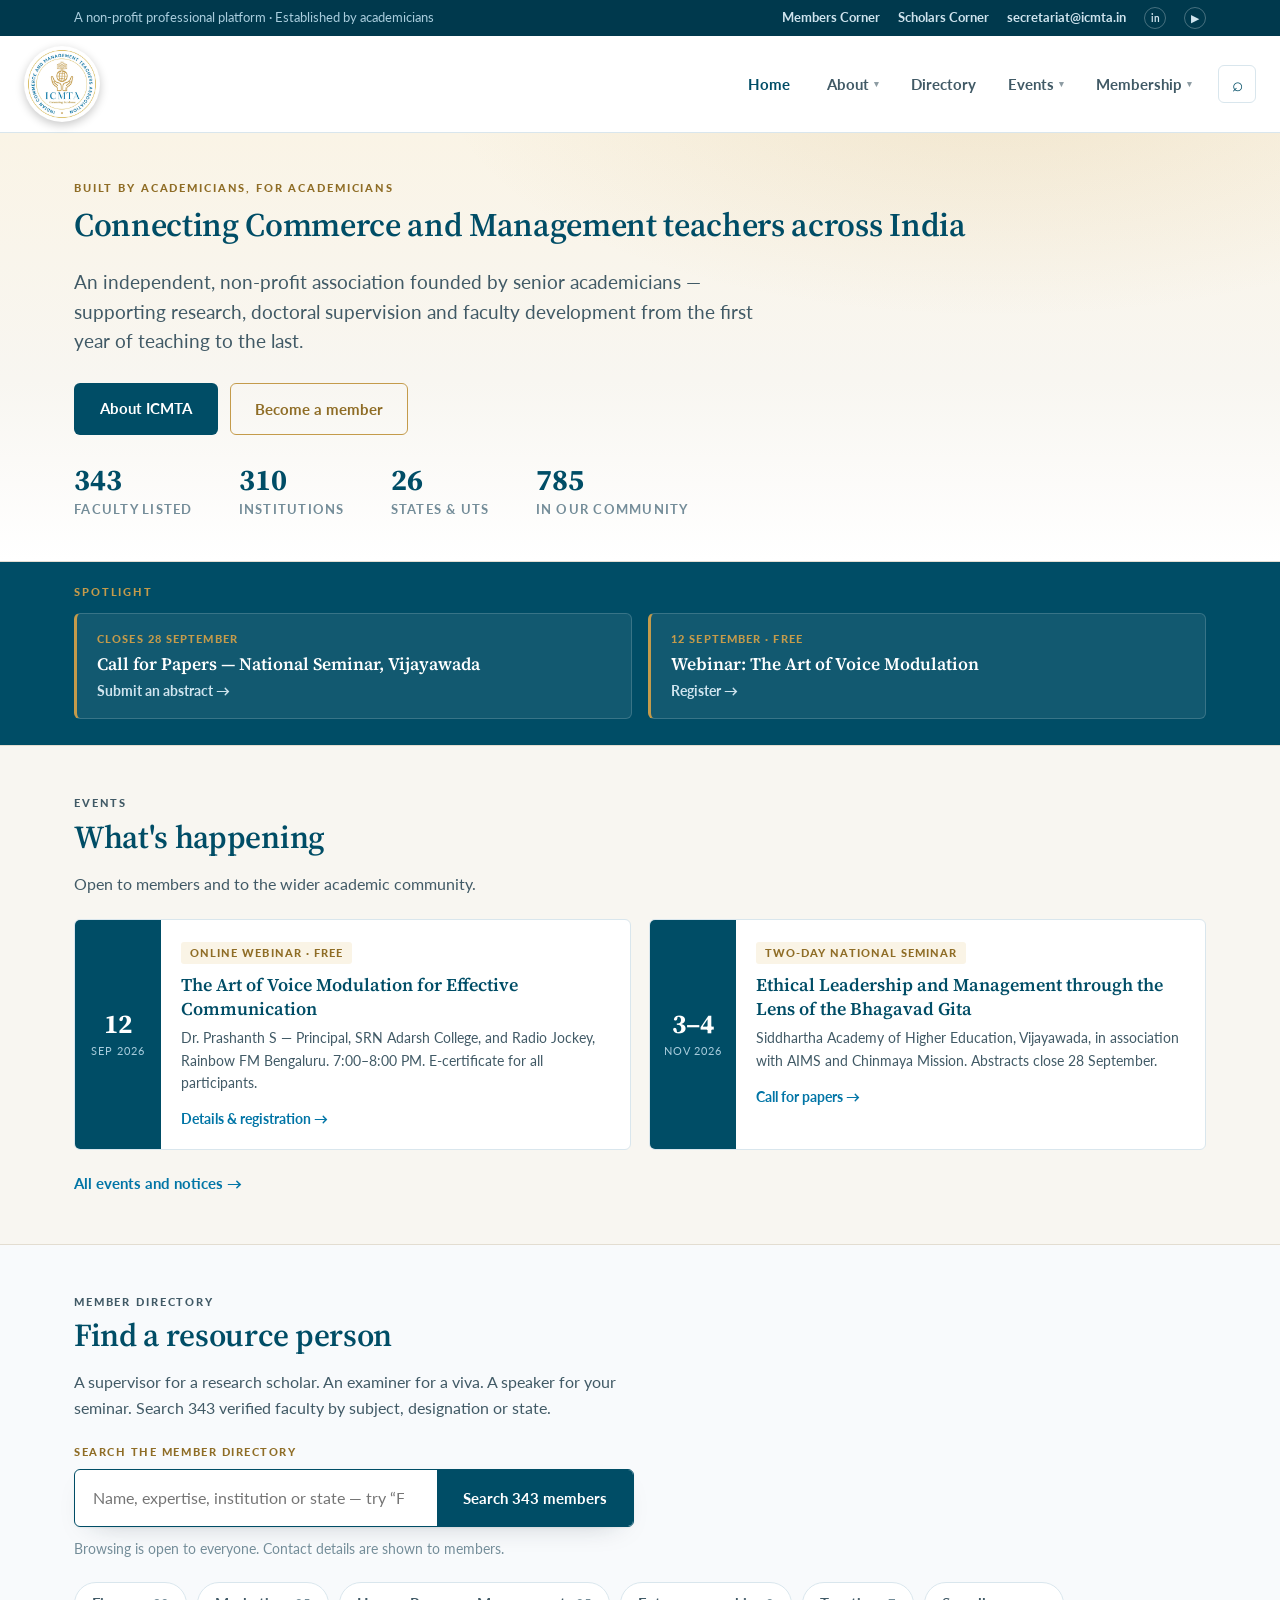
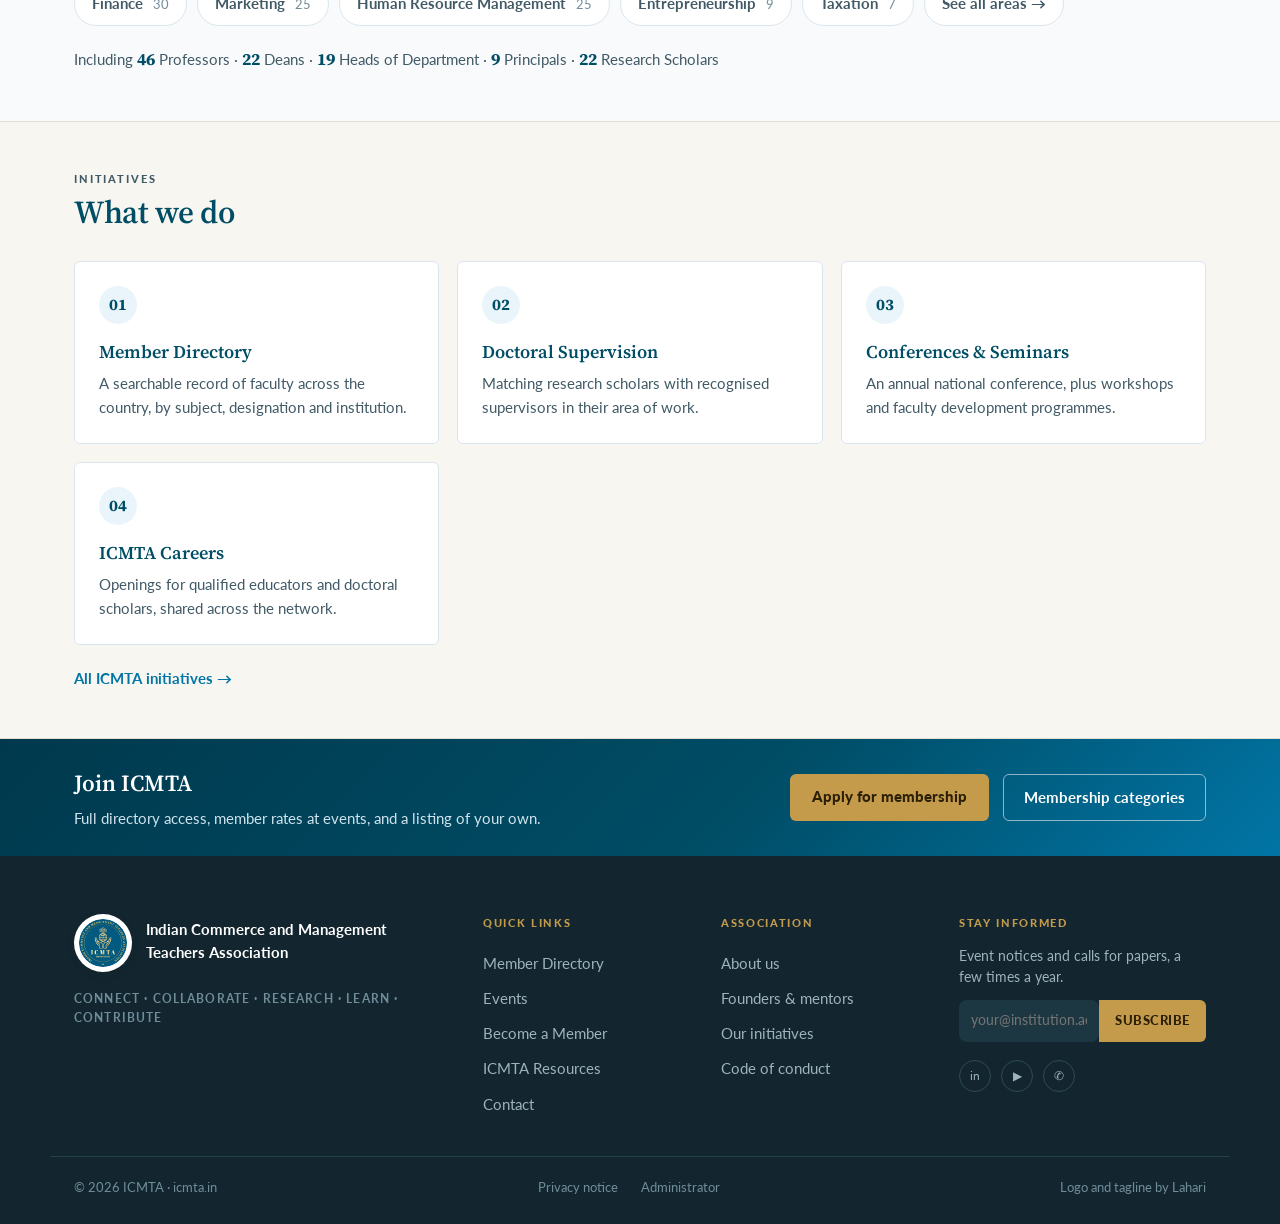
==== commit 75624cf4: "Fix homepage CSS and image paths" ====
--- a/index.html
+++ b/index.html
@@ -5,12 +5,12 @@
 <meta name="viewport" content="width=device-width,initial-scale=1">
 <title>ICMTA — Indian Commerce and Management Teachers Association</title>
 <meta name="description" content="A non-profit association connecting Commerce and Management teachers across India. Search 343 verified faculty by subject, designation or state.">
-<link rel="icon" href="assets/images/ICMTA-logo.png" type="image/png">
+<link rel="icon" href="assets/logo-240.png" type="image/png">
 <link rel="preconnect" href="https://fonts.googleapis.com">
 <link rel="preconnect" href="https://fonts.gstatic.com" crossorigin>
 <link href="https://fonts.googleapis.com/css2?family=Lato:ital,wght@0,300;0,400;0,700;1,400&family=Source+Serif+4:opsz,wght@8..60,400;8..60,600;8..60,700&display=swap" rel="stylesheet">
 <link rel="stylesheet" href="css/style.css">
-<link rel="stylesheet" href="icmta-2026.css">
+<link rel="stylesheet" href="css/icmta-2026.css">
 </head>
 <body>
 
@@ -34,7 +34,7 @@
 <header class="header">
   <div class="header-inner">
     <a href="index.html" class="brand">
-      <img src="assets/images/ICMTA-logo.png" alt="ICMTA Logo" class="brand-logo">
+      <img src="assets/logo-240.png" alt="ICMTA Logo" class="brand-logo">
       <div class="brand-text"></div>
     </a>
     <nav class="nav-links">
@@ -227,7 +227,7 @@
   <div class="icm-fgrid">
     <div class="icm-fcol icm-fcol-brand">
       <div class="footer-brand">
-        <img src="assets/images/ICMTA-footer-logo.png" alt="" class="footer-logo" loading="lazy" decoding="async">
+        <img src="assets/footer-logo.png" alt="" class="footer-logo" loading="lazy" decoding="async">
         <div><b>Indian Commerce and Management Teachers Association</b></div>
       </div>
       <p class="icm-ftag">Connect &middot; Collaborate &middot; Research &middot; Learn &middot; Contribute</p>
--- a/css/style.css
+++ b/css/style.css
@@ -0,0 +1,789 @@
+@import url('https://fonts.googleapis.com/css2?family=Lato:ital,wght@0,300;0,400;0,700;1,300;1,400;1,700&display=swap');
+
+:root{
+  --navy:#1e6c93;
+  --navy-dark:#004d66;
+  --blue:#1e6c93;
+  --blue-hover:#005a7d;
+  --blue-light:#eaf5fb;
+  --blue2:#eaf5fb;
+  --teal-accent:#38bdf8;
+  --green:#21865b;
+  --red:#c74646;
+  --bg:#f8fafc;
+  --card-bg:#ffffff;
+  --line:#dfe6ee;
+  --border-light:#e2e8f0;
+  --text:#212121;
+  --text-muted:#64748b;
+  --muted:#667085;
+  --white:#ffffff;
+  --shadow-sm:0 2px 8px rgba(0,0,0,0.06);
+  --shadow-md:0 6px 18px rgba(30,108,147,0.08);
+  --shadow-lg:0 12px 32px rgba(30,108,147,0.12);
+  --transition:all .2s cubic-bezier(0.4,0,0.2,1);
+}
+
+*{box-sizing:border-box;margin:0;padding:0}
+html{scroll-behavior:smooth}
+body{
+  font-family:'Lato',-apple-system,BlinkMacSystemFont,"Segoe UI",Roboto,Arial,sans-serif;
+  background:var(--bg);
+  color:var(--text);
+  line-height:1.6;
+  min-height:100vh;
+  display:flex;
+  flex-direction:column;
+  overflow-x:hidden;
+}
+a{text-decoration:none;color:inherit;transition:var(--transition)}
+button,input,select,textarea{font:inherit}
+button{cursor:pointer}
+.hidden{display:none!important}
+
+/* ==================================================
+   1. SITE TOPBAR, HEADER & NAVIGATION
+   ================================================== */
+.site-welcome-banner{
+  background:linear-gradient(90deg,#004d66 0%,#1e6c93 100%);
+  color:#ffffff;
+  padding:8px 24px;
+  font-size:12.5px;
+  text-align:center;
+  font-weight:400;
+  letter-spacing:0.2px;
+  border-bottom:1px solid rgba(255,255,255,0.12);
+}
+.site-welcome-banner b{
+  font-weight:700;
+  color:#e0f2fe;
+}
+
+.header{
+  background:var(--navy);
+  color:#fff;
+  padding:10px 24px;
+  position:sticky;
+  top:0;
+  z-index:100;
+  box-shadow:0 3px 12px rgba(0,0,0,0.15);
+  transition:var(--transition);
+}
+.header-inner{
+  max-width:1280px;
+  margin:0 auto;
+  display:flex;
+  justify-content:space-between;
+  align-items:center;
+  gap:16px;
+}
+.brand{
+  display:flex;
+  align-items:center;
+  gap:12px;
+  text-decoration:none;
+  color:#fff;
+  flex-shrink:0;
+}
+.brand-logo{
+  height:76px;
+  width:76px;
+  aspect-ratio:1/1;
+  object-fit:contain;
+  border-radius:50%;
+  background:#ffffff;
+  padding:3px;
+  box-shadow:0 3px 10px rgba(0,0,0,0.22);
+  flex-shrink:0;
+  transition:transform .2s ease;
+  image-rendering:-webkit-optimize-contrast;
+}
+.brand:hover .brand-logo{
+  transform:scale(1.05);
+}
+.brand-text{
+  display:flex;
+  flex-direction:column;
+}
+.brand-title{
+  font-size:22px;
+  font-weight:700;
+  letter-spacing:0.5px;
+  line-height:1.2;
+  color:#ffffff;
+}
+.brand-sub{
+  font-size:11px;
+  color:#d5eaf5;
+  font-weight:300;
+  letter-spacing:0.2px;
+}
+.nav-links{
+  display:flex;
+  align-items:center;
+  gap:4px;
+  flex-wrap:wrap;
+}
+.nav-item{
+  padding:8px 12px;
+  border-radius:6px;
+  font-size:13.5px;
+  font-weight:400;
+  color:#ffffff;
+  text-decoration:none;
+  transition:var(--transition);
+  white-space:nowrap;
+  position:relative;
+}
+.nav-item:hover{
+  background:rgba(255,255,255,0.18);
+  color:#ffffff;
+  transform:translateY(-1px);
+}
+.nav-item.active{
+  background:rgba(0,0,0,0.22);
+  font-weight:700;
+  color:#ffffff;
+}
+.nav-dropdown{
+  position:relative;
+  display:inline-block;
+}
+.nav-dropdown-menu{
+  display:none;
+  position:absolute;
+  top:100%;
+  left:0;
+  background:#ffffff;
+  min-width:200px;
+  box-shadow:0 10px 30px rgba(0,0,0,0.15);
+  border-radius:8px;
+  padding:6px 0;
+  z-index:110;
+  border:1px solid #dfe6ee;
+  animation:fadeIn .18s ease-out;
+}
+@keyframes fadeIn{
+  from{opacity:0;transform:translateY(4px)}
+  to{opacity:1;transform:translateY(0)}
+}
+.nav-dropdown:hover .nav-dropdown-menu,
+.nav-dropdown:focus-within .nav-dropdown-menu{
+  display:block;
+}
+.dropdown-item{
+  display:block;
+  padding:9px 18px;
+  font-size:13px;
+  color:#212121;
+  text-decoration:none;
+  transition:background .15s ease, color .15s ease;
+}
+.dropdown-item:hover{
+  background:#eaf5fb;
+  color:#1e6c93;
+}
+.dropdown-item.active{
+  font-weight:700;
+  color:#1e6c93;
+  background:#eaf5fb;
+}
+.nav-dropdown.active > .nav-item{
+  background:rgba(0,0,0,0.22);
+  font-weight:700;
+  color:#ffffff;
+}
+.nav-btn-admin{
+  background:#ffffff;
+  color:var(--navy);
+  padding:7px 16px;
+  border-radius:6px;
+  font-size:13px;
+  font-weight:700;
+  text-decoration:none;
+  margin-left:6px;
+  transition:var(--transition);
+  box-shadow:0 2px 6px rgba(0,0,0,0.1);
+}
+.nav-btn-admin:hover{
+  background:#eaf5fb;
+  color:var(--navy-dark);
+  transform:translateY(-1px);
+  box-shadow:0 4px 12px rgba(0,0,0,0.15);
+}
+
+/* Breadcrumbs */
+.breadcrumb-bar{
+  background:#ffffff;
+  border-bottom:1px solid var(--line);
+  padding:11px 24px;
+  font-size:13px;
+  color:var(--muted);
+}
+.breadcrumb-inner{
+  max-width:1280px;
+  margin:0 auto;
+  display:flex;
+  align-items:center;
+  gap:8px;
+}
+.breadcrumb-inner a{
+  color:var(--navy);
+  font-weight:600;
+}
+.breadcrumb-inner a:hover{
+  text-decoration:underline;
+}
+
+/* ==================================================
+   2. HERO SECTION WITH CURVED WAVE BACKGROUND
+   ================================================== */
+.site-hero{
+  position:relative;
+  background:linear-gradient(135deg,#1e6c93 0%,#004d66 100%);
+  color:#ffffff;
+  padding:54px 24px 72px;
+  text-align:center;
+  overflow:hidden;
+}
+.site-hero::before{
+  content:"";
+  position:absolute;
+  inset:0;
+  background:radial-gradient(circle at 80% 20%,rgba(255,255,255,0.08) 0%,transparent 60%);
+  pointer-events:none;
+}
+.site-hero-inner{
+  max-width:920px;
+  margin:0 auto;
+  position:relative;
+  z-index:2;
+}
+.hero-badge{
+  display:inline-block;
+  background:rgba(255,255,255,0.15);
+  border:1px solid rgba(255,255,255,0.25);
+  padding:5px 14px;
+  border-radius:20px;
+  font-size:11.5px;
+  font-weight:700;
+  text-transform:uppercase;
+  letter-spacing:0.8px;
+  margin-bottom:14px;
+  color:#e0f2fe;
+}
+.site-hero h1{
+  font-size:36px;
+  font-weight:700;
+  line-height:1.25;
+  margin-bottom:14px;
+  letter-spacing:-0.4px;
+}
+.site-hero p{
+  font-size:16px;
+  color:#dbeaf4;
+  line-height:1.65;
+  font-weight:300;
+  max-width:800px;
+  margin:0 auto 24px;
+}
+.hero-actions{
+  display:flex;
+  justify-content:center;
+  gap:12px;
+  flex-wrap:wrap;
+}
+.hero-cta-primary{
+  background:#ffffff;
+  color:var(--navy);
+  padding:12px 26px;
+  border-radius:8px;
+  font-size:14.5px;
+  font-weight:700;
+  display:inline-flex;
+  align-items:center;
+  gap:8px;
+  box-shadow:0 6px 20px rgba(0,0,0,0.18);
+  transition:var(--transition);
+}
+.hero-cta-primary:hover{
+  background:#f0f7fc;
+  color:var(--navy-dark);
+  transform:translateY(-2px);
+  box-shadow:0 8px 24px rgba(0,0,0,0.22);
+}
+.hero-cta-secondary{
+  background:rgba(255,255,255,0.12);
+  color:#ffffff;
+  border:1px solid rgba(255,255,255,0.3);
+  padding:12px 24px;
+  border-radius:8px;
+  font-size:14.5px;
+  font-weight:700;
+  display:inline-flex;
+  align-items:center;
+  gap:8px;
+  transition:var(--transition);
+}
+.hero-cta-secondary:hover{
+  background:rgba(255,255,255,0.22);
+  transform:translateY(-2px);
+}
+
+.hero-wave{
+  position:absolute;
+  bottom:0;
+  left:0;
+  width:100%;
+  overflow:hidden;
+  line-height:0;
+  transform:translateZ(0);
+}
+.hero-wave svg{
+  position:relative;
+  display:block;
+  width:calc(100% + 1.3px);
+  height:44px;
+}
+
+/* ==================================================
+   3. MAIN CONTENT, CARDS & GRIDS
+   ================================================== */
+.container{
+  max-width:1160px;
+  margin:44px auto 64px;
+  padding:0 24px;
+  width:100%;
+}
+.section-block{
+  background:var(--card-bg);
+  border:1px solid var(--border-light);
+  border-radius:12px;
+  padding:34px;
+  margin-bottom:32px;
+  box-shadow:var(--shadow-sm);
+  transition:var(--transition);
+}
+.section-block:hover{
+  box-shadow:var(--shadow-md);
+}
+.section-block h2{
+  font-size:23px;
+  font-weight:700;
+  color:var(--navy);
+  margin-bottom:14px;
+  display:flex;
+  align-items:center;
+  gap:10px;
+}
+.section-block p{
+  color:#475569;
+  font-size:14.5px;
+  line-height:1.75;
+  margin-bottom:16px;
+}
+
+.grid-2{
+  display:grid;
+  grid-template-columns:1fr 1fr;
+  gap:22px;
+}
+.grid-3{
+  display:grid;
+  grid-template-columns:repeat(3,1fr);
+  gap:22px;
+}
+.feature-card{
+  background:#f8fafc;
+  border:1px solid #e2e8f0;
+  border-radius:10px;
+  padding:22px;
+  transition:var(--transition);
+  display:flex;
+  flex-direction:column;
+  align-items:flex-start;
+}
+.initiative-logo{
+  max-width:100%;
+  max-height:100px;
+  width:auto;
+  height:auto;
+  object-fit:contain;
+  display:block;
+  margin:8px 0 12px;
+}
+.feature-card:hover{
+  border-color:#b9d2e3;
+  background:#ffffff;
+  transform:translateY(-3px);
+  box-shadow:var(--shadow-md);
+}
+.feature-card .icon{
+  font-size:26px;
+  margin-bottom:12px;
+  display:inline-block;
+}
+.feature-card h3{
+  font-size:16.5px;
+  font-weight:700;
+  color:var(--navy);
+  margin-bottom:8px;
+}
+.feature-card p{
+  font-size:13.5px;
+  color:#64748b;
+  margin:0;
+  line-height:1.6;
+}
+
+.founders-grid{
+  display:grid;
+  grid-template-columns:repeat(3,1fr);
+  gap:20px;
+  margin-top:20px;
+}
+.founder-card{
+  background:#f8fafc;
+  border:1px solid #e2e8f0;
+  border-radius:12px;
+  padding:22px 18px;
+  transition:var(--transition);
+  display:flex;
+  flex-direction:column;
+  align-items:center;
+  text-align:center;
+}
+.founder-card:hover{
+  background:#ffffff;
+  border-color:#b9d2e3;
+  transform:translateY(-3px);
+  box-shadow:var(--shadow-md);
+}
+.founder-photo-wrap{
+  width:105px;
+  height:105px;
+  border-radius:50%;
+  overflow:hidden;
+  margin-bottom:14px;
+  border:3px solid #ffffff;
+  box-shadow:0 4px 14px rgba(30,108,147,0.14);
+  background:#e2e8f0;
+  flex-shrink:0;
+}
+.founder-img{
+  width:100%;
+  height:100%;
+  object-fit:cover;
+  display:block;
+}
+.founder-card b{
+  display:block;
+  color:#1e6c93;
+  font-size:15px;
+  font-weight:700;
+  margin-bottom:6px;
+  line-height:1.3;
+}
+.founder-card span{
+  color:#64748b;
+  font-size:12.5px;
+  line-height:1.5;
+  display:block;
+}
+
+.banner-cta{
+  background:linear-gradient(135deg,#004d66 0%,#1e6c93 100%);
+  color:#fff;
+  border-radius:12px;
+  padding:36px;
+  display:flex;
+  justify-content:space-between;
+  align-items:center;
+  flex-wrap:wrap;
+  gap:20px;
+  box-shadow:var(--shadow-md);
+  margin-top:32px;
+}
+.banner-cta-text h3{
+  font-size:22px;
+  font-weight:700;
+  margin-bottom:6px;
+}
+.banner-cta-text p{
+  font-size:14px;
+  color:#d5eaf5;
+  margin:0;
+}
+.btn-cta{
+  background:#fff;
+  color:var(--navy);
+  padding:12px 28px;
+  border-radius:8px;
+  font-size:14.5px;
+  font-weight:700;
+  display:inline-flex;
+  align-items:center;
+  gap:8px;
+  box-shadow:0 6px 18px rgba(0,0,0,0.15);
+  transition:var(--transition);
+  white-space:nowrap;
+}
+.btn-cta:hover{
+  background:#f0f7fc;
+  transform:translateY(-2px);
+  color:var(--navy-dark);
+  box-shadow:0 8px 24px rgba(0,0,0,0.22);
+}
+
+/* ==================================================
+   4. UNIFIED FOOTER
+   ================================================== */
+.footer{
+  background:#ffffff;
+  border-top:1px solid var(--line);
+  padding:36px 24px 24px;
+  font-size:13px;
+  color:var(--muted);
+  margin-top:auto;
+}
+.footer-inner{
+  max-width:1280px;
+  margin:0 auto;
+  display:flex;
+  justify-content:space-between;
+  align-items:flex-start;
+  flex-wrap:wrap;
+  gap:28px;
+}
+.footer-brand{
+  display:flex;
+  align-items:center;
+  gap:14px;
+}
+.footer-logo{
+  height:82px;
+  width:82px;
+  aspect-ratio:1/1;
+  object-fit:contain;
+  border-radius:50%;
+  background:#ffffff;
+  padding:3px;
+  border:1px solid #dfe6ee;
+  box-shadow:0 3px 10px rgba(0,0,0,0.08);
+  flex-shrink:0;
+  image-rendering:-webkit-optimize-contrast;
+}
+.footer-brand b{
+  font-size:14.5px;
+  color:#212121;
+  display:block;
+  margin-bottom:4px;
+}
+.footer-brand p{
+  font-size:12.5px;
+  color:#667085;
+  max-width:480px;
+  margin:0;
+}
+.footer-links{
+  display:flex;
+  flex-wrap:wrap;
+  gap:12px;
+  align-items:center;
+  font-size:13px;
+}
+.footer-links a{
+  color:#1e6c93;
+  font-weight:600;
+  transition:var(--transition);
+}
+.footer-links a:hover{
+  text-decoration:underline;
+  color:#004d66;
+}
+.footer-bottom{
+  max-width:1280px;
+  margin:24px auto 0;
+  padding-top:18px;
+  border-top:1px solid #edf2f7;
+  text-align:center;
+  font-size:12px;
+  color:#94a3b8;
+}
+
+/* ==================================================
+   5. ADMIN & MANAGEMENT STYLES
+   ================================================== */
+.login{min-height:100vh;display:flex;align-items:center;justify-content:center;background:linear-gradient(135deg,#eaf4fb,#f8fafc)}
+.loginbox{width:430px;background:#fff;border:1px solid var(--line);border-radius:16px;padding:34px;box-shadow:0 18px 50px rgba(13,53,84,0.1)}
+.subtitle{color:var(--muted);font-size:13px;margin-top:5px}
+label{font-size:13px;font-weight:700;color:#475467;display:block;margin:12px 0 6px}
+input,select,textarea{width:100%;padding:10px 12px;border:1px solid #cbd5df;border-radius:8px;background:#fff;color:var(--text);outline:none;transition:border-color .15s ease}
+input:focus,select:focus,textarea:focus{border-color:var(--blue);box-shadow:0 0 0 3px rgba(18,107,155,0.12)}
+textarea{min-height:82px;resize:vertical}
+.btn{border:0;border-radius:8px;padding:9px 15px;font-weight:600;font-size:13px;transition:all .15s ease;display:inline-flex;align-items:center;justify-content:center;gap:6px}
+.btn:hover{transform:translateY(-1px)}
+.primary{background:var(--blue);color:#fff}
+.primary:hover{background:var(--blue-hover);box-shadow:0 4px 12px rgba(18,107,155,0.25)}
+.secondary{background:#eaf0f5;color:#344054}
+.secondary:hover{background:#dbe5ed}
+.success{background:var(--green);color:#fff}
+.danger{background:#fff0f0;color:#a83232}
+.full{width:100%}
+.sidebar{position:fixed;inset:0 auto 0 0;width:248px;background:var(--navy);color:#dbeaf4;padding:23px 14px;z-index:5;box-shadow:2px 0 10px rgba(0,0,0,0.05)}
+.sidebrand{font-size:19px;font-weight:800;color:#fff;padding:0 10px;letter-spacing:-0.3px}
+.sidebrand span{display:block;font-size:11px;font-weight:400;color:#a9c4d6;margin-top:4px}
+.nav{margin-top:27px}
+.nav button{display:block;width:100%;border:0;background:transparent;color:#dbeaf4;text-align:left;padding:11px 13px;border-radius:8px;margin:3px 0;font-weight:600;font-size:13px;transition:all .15s ease}
+.nav button.active,.nav button:hover{background:#1c5b82;color:#fff}
+.logout{position:absolute;bottom:20px;left:14px;width:calc(100% - 28px)}
+.main{margin-left:248px;padding:28px 34px}
+.top{display:flex;justify-content:space-between;align-items:center;margin-bottom:23px}
+.top h1{margin:0;font-size:26px;font-weight:800;color:var(--navy);letter-spacing:-0.4px}
+.top p{margin:4px 0 0;color:var(--muted);font-size:13px}
+.role{background:#fff;border:1px solid var(--line);border-radius:8px;padding:8px 14px;font-size:12px;font-weight:700;color:var(--navy)}
+.page{display:none}
+.page.active{display:block}
+.cards{display:grid;grid-template-columns:repeat(4,1fr);gap:15px;margin-bottom:19px}
+.card,.panel{background:#fff;border:1px solid var(--line);border-radius:12px;box-shadow:0 4px 14px rgba(13,53,84,0.04)}
+.card{padding:18px}
+.label{font-size:12px;font-weight:700;text-transform:uppercase;color:var(--muted);letter-spacing:0.3px}
+.metric{font-size:28px;font-weight:800;color:var(--navy);margin-top:6px}
+.panel{padding:22px;margin-bottom:19px}
+.panel h2{font-size:18px;font-weight:800;color:var(--navy);margin:0 0 16px}
+.grid2{display:grid;grid-template-columns:1fr 1fr;gap:19px}
+.bar{height:10px;background:#e7edf2;border-radius:9px;overflow:hidden;margin:7px 0 14px}
+.bar span{display:block;height:100%;background:var(--blue)}
+.toolbar{display:grid;grid-template-columns:1.6fr repeat(4,auto);gap:8px;margin-bottom:16px}
+.toolbar input{min-width:230px}
+.table{width:100%;border-collapse:collapse}
+.table th,.table td{padding:12px 14px;border-bottom:1px solid #edf0f4;text-align:left;font-size:13px;vertical-align:middle}
+.table th{background:#fafbfc;color:var(--muted);font-weight:700;font-size:12px;text-transform:uppercase;letter-spacing:0.3px}
+.table tr:hover td{background:#f8fbfe}
+.avatar{display:inline-flex;width:34px;height:34px;border-radius:50%;background:#e2f0f7;color:#155c7d;align-items:center;justify-content:center;font-weight:800;margin-right:8px;vertical-align:middle}
+.thumb{width:42px;height:42px;border-radius:50%;object-fit:cover;vertical-align:middle;border:1px solid #d8e0e8}
+.thumb-placeholder{width:42px;height:42px;border-radius:50%;background:#e8eef3;color:#667085;display:inline-flex;align-items:center;justify-content:center;font-size:11px;font-weight:700;text-align:center;vertical-align:middle}
+.badge{display:inline-block;padding:4px 10px;border-radius:14px;font-size:11px;font-weight:600;background:#edf5f9;color:#225c78}
+.badge.green{background:#eaf7f0;color:#1d754e}
+.badge.red{background:#fff0f0;color:#a83232}
+.form{display:grid;grid-template-columns:1fr 1fr;gap:15px}.field{display:flex;flex-direction:column}.fullrow,.actions{grid-column:1/-1}.actions{display:flex;justify-content:flex-end;gap:9px}.notice{background:var(--blue2);border-left:4px solid var(--blue);padding:11px 13px;border-radius:6px;color:#35566b;margin-bottom:17px}
+.multi{min-height:100px}.help{font-size:11px;color:var(--muted);margin-top:4px}.photo-box{height:130px;border:2px dashed #b9c6d1;border-radius:8px;display:flex;align-items:center;justify-content:center;color:var(--muted);overflow:hidden}.photo-box img{width:100%;height:100%;object-fit:cover}
+.profile{display:grid;grid-template-columns:180px 1fr;gap:25px}.photo-large{width:160px;height:195px;border-radius:10px;background:#e8eef3;display:flex;align-items:center;justify-content:center;color:var(--muted);overflow:hidden}.photo-large img{width:100%;height:100%;object-fit:cover}.info-grid{display:grid;grid-template-columns:1fr 1fr;gap:10px}.info{background:#f8fafc;border-radius:8px;padding:11px}.info b{display:block;color:var(--muted);font-size:11px;margin-bottom:4px}.chips{display:flex;gap:6px;flex-wrap:wrap}.chip{background:#eaf3f8;color:#205a77;padding:5px 9px;border-radius:15px;font-size:11px}
+.empty{text-align:center;padding:32px;color:var(--muted)}.toast{position:fixed;right:24px;bottom:24px;background:#143e5c;color:#fff;padding:13px 16px;border-radius:9px;box-shadow:0 10px 30px #0002;display:none;z-index:20}
+.public{max-width:1060px;margin:auto;padding:28px}.public-top{display:flex;justify-content:space-between;align-items:center;margin-bottom:18px}
+.kpi-note{font-size:12px;color:var(--muted);margin-top:8px}
+
+/* ==================================================
+   6. AIMA-STYLE STRUCTURAL LAYOUT
+   ================================================== */
+.aima-page-container {
+  display: flex;
+  flex-wrap: wrap;
+  gap: 30px;
+  margin: 40px auto;
+  max-width: 1140px;
+  padding: 0 20px;
+  align-items: flex-start;
+}
+
+/* Left Sidebar Navigation */
+.aima-sidebar {
+  flex: 1 1 250px;
+  max-width: 280px;
+  background: #ffffff;
+  border: 1px solid #e0e0e0;
+  box-shadow: 0 2px 4px rgba(0,0,0,0.05);
+}
+.sidebar-header {
+  background-color: #1e6c93; /* ICMTA Primary Blue */
+  color: #ffffff;
+  padding: 15px 20px;
+  font-size: 18px;
+  font-weight: 700;
+  margin: 0;
+}
+.aima-sidebar-menu {
+  list-style: none;
+  padding: 0;
+  margin: 0;
+}
+.aima-sidebar-menu li {
+  border-bottom: 1px solid #e0e0e0;
+}
+.aima-sidebar-menu li:last-child {
+  border-bottom: none;
+}
+.aima-sidebar-menu a {
+  display: block;
+  padding: 12px 20px;
+  color: #4a4a4a;
+  text-decoration: none;
+  font-weight: 600;
+  font-size: 15px;
+  transition: all 0.2s ease;
+  border-left: 4px solid transparent;
+}
+.aima-sidebar-menu a:hover, .aima-sidebar-menu a.active {
+  background-color: #f8fafc; /* ICMTA Light Background */
+  color: #1e6c93;
+  border-left-color: #1e6c93;
+}
+
+/* Right Main Content Area */
+.aima-content-area {
+  flex: 3 1 600px;
+  background: #ffffff;
+  padding: 0 20px;
+}
+.aima-content-area h2 {
+  color: #212121;
+  font-size: 26px;
+  border-bottom: 2px solid #1e6c93;
+  padding-bottom: 8px;
+  margin-bottom: 20px;
+  margin-top: 40px;
+}
+.aima-content-area h2:first-child {
+  margin-top: 0;
+}
+.aima-content-area p {
+  line-height: 1.8;
+  color: #4a4a4a;
+  margin-bottom: 20px;
+  text-align: justify;
+}
+
+/* Vision & Mission Callout Boxes */
+.aima-highlight-box {
+  background: #f8fafc;
+  border-left: 5px solid #1e6c93;
+  padding: 20px;
+  margin: 25px 0;
+}
+.aima-highlight-box.mission {
+  border-left-color: #21865b; /* ICMTA Green */
+}
+.aima-highlight-box h3 {
+  margin-top: 0;
+  color: #212121;
+  font-size: 20px;
+  margin-bottom: 10px;
+}
+
+/* ==================================================
+   7. MEDIA QUERIES
+   ================================================== */
+@media(max-width:1000px){.cards{grid-template-columns:1fr 1fr}.toolbar{grid-template-columns:1fr 1fr}.grid2,.profile,.form{grid-template-columns:1fr}.fullrow,.actions{grid-column:auto}}
+@media(max-width:980px){
+  .grid-2,.grid-3{grid-template-columns:1fr}
+  .founders-grid{grid-template-columns:repeat(2,1fr)}
+  .site-hero h1{font-size:28px}
+  .banner-cta{flex-direction:column;text-align:center}
+}
+@media(max-width:640px){
+  .founders-grid{grid-template-columns:1fr}
+  .header-inner{flex-direction:column;align-items:flex-start}
+  .nav-links{width:100%;margin-top:8px}
+  .site-hero h1{font-size:24px}
+  .footer-inner{flex-direction:column}
+}
--- a/css/icmta-2026.css
+++ b/css/icmta-2026.css
@@ -0,0 +1,379 @@
+/* =====================================================================
+   ICMTA 2026 — additions to the existing stylesheet
+   Load AFTER css/style.css:
+
+     <link rel="stylesheet" href="css/style.css">
+     <link rel="stylesheet" href="css/icmta-2026.css">
+
+   Everything new is prefixed .icm- so it cannot collide with the
+   existing rules. The only existing selectors touched are the header
+   nav, the footer and .site-welcome-banner, and those are listed
+   together in section 2 so they are easy to find or undo.
+   ===================================================================== */
+
+/* ---------------------------------------------------------------
+   1. TOKENS
+   The blue is already in use across the site. The gold is sampled
+   from Lahari's logo — the half of the mark the site was ignoring.
+   --------------------------------------------------------------- */
+:root{
+  --icm-blue:#0175a6;
+  --icm-blue-deep:#004d66;
+  --icm-blue-dark:#00394d;
+  --icm-gold:#c49b4b;
+  --icm-gold-deep:#8f6d26;
+  --icm-gold-wash:#faf4e6;
+  --icm-wash:#eaf5fb;
+  --icm-ink:#132630;
+  --icm-ink-2:#415a66;
+  --icm-ink-3:#748d99;
+  --icm-paper:#fff;
+  --icm-ground:#f8f6f1;
+  --icm-rule:#e3ddd1;
+  --icm-rule-cool:#d9e6ed;
+  --icm-radius:6px;
+  --icm-serif:"Source Serif 4",Georgia,"Times New Roman",serif;
+  --icm-shadow:0 1px 2px rgba(19,38,48,.05),0 10px 30px -18px rgba(19,38,48,.35);
+}
+
+/* ---------------------------------------------------------------
+   2. HEADER — dropdowns, site search, gold active underline
+   Applies to every page. Markup changes are in header-snippet.html
+   --------------------------------------------------------------- */
+.nav-links{align-items:center}
+
+.icm-navitem{position:relative;display:inline-flex;align-items:center}
+.icm-navitem > a{display:inline-flex;align-items:center;gap:5px}
+.icm-caret{font-size:9px;font-style:normal;opacity:.6;transition:transform .18s}
+.icm-navitem:hover .icm-caret,
+.icm-navitem:focus-within .icm-caret{transform:rotate(180deg);opacity:1;color:var(--icm-gold-deep)}
+
+/* invisible bridge so the menu does not snap shut crossing the gap */
+.icm-navitem::after{content:"";position:absolute;top:100%;left:0;right:0;height:14px}
+
+.icm-dd{
+  position:absolute;top:calc(100% + 12px);left:0;min-width:232px;
+  background:var(--icm-paper);border:1px solid var(--icm-rule-cool);
+  border-top:3px solid var(--icm-gold);border-radius:var(--icm-radius);
+  box-shadow:0 16px 38px -12px rgba(19,38,48,.30);padding:8px;
+  opacity:0;visibility:hidden;transform:translateY(-8px);
+  transition:opacity .16s,transform .16s,visibility .16s;z-index:70;
+}
+.icm-navitem:hover .icm-dd,
+.icm-navitem:focus-within .icm-dd{opacity:1;visibility:visible;transform:translateY(0)}
+.icm-dd a{
+  display:block;padding:10px 14px;font-size:14.5px;font-weight:400;
+  color:var(--icm-ink-2);border-radius:4px;white-space:nowrap;text-decoration:none;
+}
+.icm-dd a:hover{background:var(--icm-gold-wash);color:var(--icm-gold-deep);font-weight:700}
+.icm-dd a.icm-soon{color:var(--icm-ink-3);pointer-events:none}
+.icm-dd a.icm-soon::after{
+  content:"later";font-size:10px;letter-spacing:.08em;text-transform:uppercase;
+  background:var(--icm-wash);color:var(--icm-ink-3);padding:1px 6px;border-radius:3px;margin-left:9px;
+}
+
+/* gold underline on the current page */
+.nav-item.active{position:relative}
+.nav-item.active::after{
+  content:"";display:block;height:2px;background:var(--icm-gold);
+  margin-top:6px;border-radius:2px;
+}
+
+/* site-wide search — searches PAGES, not members */
+.icm-sitesearch{display:flex;align-items:center;margin-left:8px}
+.icm-ss-btn{
+  background:none;border:1.5px solid var(--icm-rule-cool);color:var(--icm-blue-deep);
+  width:38px;height:38px;border-radius:var(--icm-radius);font-size:19px;line-height:1;
+  cursor:pointer;transition:.15s;flex-shrink:0;
+}
+.icm-ss-btn:hover{border-color:var(--icm-blue);background:var(--icm-wash)}
+.icm-ss-form{width:0;overflow:hidden;transition:width .22s ease,margin .22s ease}
+.icm-sitesearch.icm-open .icm-ss-form{width:min(330px,34vw);margin-left:8px}
+.icm-sitesearch.icm-open .icm-ss-btn{border-color:var(--icm-gold);background:var(--icm-gold-wash);color:var(--icm-gold-deep)}
+.icm-ss-form input{
+  width:100%;border:1.5px solid var(--icm-rule-cool);border-radius:var(--icm-radius);
+  padding:8px 13px;font-size:14px;color:var(--icm-ink);outline:none;background:var(--icm-paper);
+}
+.icm-ss-form input:focus{border-color:var(--icm-blue)}
+
+/* utility strip above the header (replaces .site-welcome-banner) */
+.icm-utilbar{background:var(--icm-blue-dark);color:#a9cddd;font-size:12.5px}
+.icm-utilbar-inner{
+  max-width:1180px;margin:0 auto;display:flex;align-items:center;
+  justify-content:space-between;gap:16px;padding:7px 24px;
+}
+.icm-utilbar a{color:#cfe4ee;font-weight:700;text-decoration:none}
+.icm-utilbar a:hover{color:var(--icm-gold)}
+.icm-ub-right{display:flex;align-items:center;gap:18px}
+.icm-ub-ic{
+  width:22px;height:22px;border:1px solid rgba(255,255,255,.28);border-radius:50%;
+  display:inline-flex;align-items:center;justify-content:center;font-size:10px;
+}
+.icm-ub-ic:hover{border-color:var(--icm-gold)}
+
+
+/* ---------------------------------------------------------------
+   2a. OVERRIDES of existing style.css
+   The approved design has a WHITE header and a DARK footer.
+   style.css ships the opposite of both. These five rules flip them.
+   Delete this block to revert to the old look.
+   --------------------------------------------------------------- */
+.header{
+  background:#fff;color:var(--icm-ink);
+  border-bottom:1px solid var(--icm-rule-cool);
+  box-shadow:none;
+}
+.nav-item{color:var(--icm-ink-2);font-weight:700;font-size:15px;padding:9px 14px}
+.nav-item:hover{background:var(--icm-wash);color:var(--icm-blue-deep)}
+.nav-item.active{color:var(--icm-blue-deep);background:transparent}
+
+.footer{
+  background:var(--icm-ink);color:#9db3bd;
+  border-top:0;padding:58px 0 26px;
+}
+.footer-brand b{color:#fff}
+/* the seal is navy and gold on transparent — it vanishes on the dark
+   footer, so keep a white disc behind it */
+.footer-logo{background:#fff;border:0;padding:5px;height:58px;width:58px;border-radius:50%}
+
+/* ---------------------------------------------------------------
+   3. WATERMARK — the seal, centred and fixed behind the page
+   --------------------------------------------------------------- */
+.icm-watermark{
+  position:fixed;inset:0;pointer-events:none;z-index:2;
+  background:url("../assets/images/ICMTA-logo.png") no-repeat center center;
+  background-size:min(44vw,520px);opacity:.055;
+}
+.icm-wrap{position:relative;z-index:3;max-width:1180px;margin:0 auto;padding:0 24px}
+
+/* ---------------------------------------------------------------
+   4. HOME PAGE SECTIONS
+   --------------------------------------------------------------- */
+.icm-section{padding:48px 0;position:relative;z-index:3}
+.icm-eyebrow{
+  font-size:11px;letter-spacing:.17em;text-transform:uppercase;
+  color:var(--icm-gold-deep);font-weight:900;margin:0 0 8px;
+}
+.icm-h2{
+  font-family:var(--icm-serif);font-weight:600;font-size:clamp(24px,3vw,32px);
+  margin:0 0 8px;color:var(--icm-blue-deep);letter-spacing:-.01em;
+}
+.icm-sec-head{margin-bottom:22px}
+.icm-sec-head p{margin:0;color:var(--icm-ink-2);max-width:62ch}
+.icm-seeall{margin:20px 0 0}
+.icm-seeall a{font-size:14.5px;font-weight:700;color:var(--icm-blue);text-decoration:none}
+
+/* hero */
+.icm-hero{
+  position:relative;overflow:hidden;
+  background:radial-gradient(900px 380px at 78% -12%, rgba(196,155,75,.16), transparent 62%),
+             linear-gradient(180deg,var(--icm-gold-wash) 0%, var(--icm-ground) 58%, var(--icm-paper) 100%);
+  border-bottom:1px solid var(--icm-rule);padding:46px 0 40px;
+}
+.icm-hero h1{
+  font-family:var(--icm-serif);font-weight:600;font-size:clamp(22px,2.9vw,33px);
+  line-height:1.2;margin:0 0 24px;color:var(--icm-blue-deep);letter-spacing:-.01em;
+}
+@media(min-width:980px){.icm-hero h1{white-space:nowrap}}
+.icm-lede{font-size:18.5px;color:var(--icm-ink-2);max-width:62ch;margin:0 0 26px}
+.icm-herobtns{display:flex;gap:12px;flex-wrap:wrap;margin-bottom:6px}
+.icm-btn-solid{
+  background:var(--icm-blue-deep);color:#fff;padding:13px 26px;border-radius:var(--icm-radius);
+  font-weight:700;font-size:15px;text-decoration:none;display:inline-block;
+}
+.icm-btn-solid:hover{background:var(--icm-blue);color:#fff}
+.icm-btn-line{
+  border:1.5px solid var(--icm-gold);color:var(--icm-gold-deep);padding:13px 24px;
+  border-radius:var(--icm-radius);font-weight:700;font-size:15px;text-decoration:none;display:inline-block;
+}
+.icm-btn-line:hover{background:var(--icm-gold-wash)}
+.icm-stats{display:flex;gap:46px;margin-top:30px;flex-wrap:wrap}
+.icm-stat b{
+  display:block;font-family:var(--icm-serif);font-size:30px;font-weight:700;
+  color:var(--icm-blue-deep);line-height:1;font-variant-numeric:tabular-nums;
+}
+.icm-stat span{
+  font-size:12.5px;letter-spacing:.1em;text-transform:uppercase;
+  color:var(--icm-ink-3);font-weight:700;
+}
+
+/* spotlight — two time-bound items, refreshed as dates pass */
+.icm-spotlight{background:var(--icm-blue-deep);padding:22px 0 26px;position:relative;z-index:3}
+.icm-sp-label{
+  display:block;font-size:10.5px;letter-spacing:.18em;text-transform:uppercase;
+  color:var(--icm-gold);font-weight:900;margin-bottom:13px;
+}
+.icm-sp-grid{display:grid;grid-template-columns:1fr 1fr;gap:16px}
+.icm-sp-card{
+  background:rgba(255,255,255,.07);border:1px solid rgba(255,255,255,.16);
+  border-left:3px solid var(--icm-gold);border-radius:var(--icm-radius);padding:16px 20px;
+  display:flex;flex-direction:column;gap:5px;transition:.18s;text-decoration:none;
+}
+.icm-sp-card:hover{background:rgba(255,255,255,.13);transform:translateY(-2px)}
+.icm-sp-when{font-size:11px;letter-spacing:.1em;text-transform:uppercase;color:var(--icm-gold);font-weight:900}
+.icm-sp-card b{color:#fff;font-family:var(--icm-serif);font-size:17.5px;font-weight:600;line-height:1.3}
+.icm-sp-go{font-size:13.5px;font-weight:700;color:#cfe4ee}
+
+/* events */
+.icm-happening{background:var(--icm-ground);border-top:1px solid var(--icm-rule);border-bottom:1px solid var(--icm-rule)}
+.icm-ev-grid{display:grid;grid-template-columns:1fr 1fr;gap:18px}
+.icm-ev{
+  background:var(--icm-paper);border:1px solid var(--icm-rule-cool);border-radius:var(--icm-radius);
+  display:grid;grid-template-columns:86px 1fr;overflow:hidden;transition:.18s;
+}
+.icm-ev:hover{border-color:var(--icm-gold);box-shadow:var(--icm-shadow)}
+.icm-ev-date{
+  background:var(--icm-blue-deep);color:#fff;display:flex;flex-direction:column;
+  align-items:center;justify-content:center;padding:18px 8px;text-align:center;
+}
+.icm-ev-date b{font-family:var(--icm-serif);font-size:27px;line-height:1;font-weight:700}
+.icm-ev-date span{font-size:11px;letter-spacing:.09em;text-transform:uppercase;margin-top:5px;color:#a9cddd}
+.icm-ev-body{padding:18px 20px}
+.icm-ev-tag{
+  display:inline-block;font-size:10.5px;letter-spacing:.1em;text-transform:uppercase;
+  font-weight:900;color:var(--icm-gold-deep);background:var(--icm-gold-wash);
+  padding:3px 9px;border-radius:3px;margin-bottom:9px;
+}
+.icm-ev-body h3{
+  margin:0 0 7px;font-family:var(--icm-serif);font-size:18px;font-weight:600;
+  color:var(--icm-blue-deep);line-height:1.3;
+}
+.icm-ev-body p{margin:0 0 11px;font-size:14px;color:var(--icm-ink-2)}
+.icm-ev-go{font-size:14px;font-weight:700;color:var(--icm-blue);text-decoration:none}
+
+/* directory */
+.icm-searchlabel{
+  display:block;font-size:11px;letter-spacing:.14em;text-transform:uppercase;
+  color:var(--icm-gold-deep);font-weight:900;margin-bottom:9px;
+}
+.icm-search{
+  display:flex;max-width:560px;box-shadow:var(--icm-shadow);border-radius:var(--icm-radius);
+  overflow:hidden;border:1.5px solid var(--icm-blue-deep);background:#fff;
+}
+.icm-search input{flex:1;border:0;padding:15px 18px;font-size:16px;color:var(--icm-ink);outline:none;min-width:0}
+.icm-search button{
+  border:0;background:var(--icm-blue-deep);color:#fff;font-weight:700;font-size:15px;
+  padding:0 26px;cursor:pointer;white-space:nowrap;
+}
+.icm-search button:hover{background:var(--icm-blue)}
+.icm-hint{margin:12px 0 22px;font-size:13.5px;color:var(--icm-ink-3)}
+.icm-chips{display:flex;flex-wrap:wrap;gap:10px}
+.icm-chip{
+  background:var(--icm-paper);border:1px solid var(--icm-rule-cool);border-radius:100px;
+  padding:9px 17px;font-size:14.5px;font-weight:700;color:var(--icm-ink-2);
+  transition:.15s;text-decoration:none;
+}
+.icm-chip:hover{border-color:var(--icm-gold);color:var(--icm-gold-deep);background:var(--icm-gold-wash)}
+.icm-chip i{font-style:normal;color:var(--icm-ink-3);font-weight:400;margin-left:6px;font-size:13px}
+.icm-rolesline{margin:20px 0 0;font-size:14.5px;color:var(--icm-ink-2)}
+.icm-rolesline b{color:var(--icm-blue-deep);font-family:var(--icm-serif);font-size:17px}
+
+/* initiatives */
+.icm-cards{display:grid;grid-template-columns:repeat(auto-fit,minmax(292px,1fr));gap:18px}
+.icm-card{
+  background:var(--icm-paper);border:1px solid var(--icm-rule-cool);
+  border-radius:var(--icm-radius);padding:24px;transition:.18s;
+}
+.icm-card:hover{border-color:var(--icm-gold);box-shadow:var(--icm-shadow);transform:translateY(-2px)}
+.icm-card .icm-ic{
+  width:38px;height:38px;border-radius:50%;background:var(--icm-wash);color:var(--icm-blue-deep);
+  display:flex;align-items:center;justify-content:center;font-family:var(--icm-serif);
+  font-weight:700;font-size:16px;margin-bottom:14px;
+}
+.icm-card h3{margin:0 0 6px;font-family:var(--icm-serif);font-size:18px;font-weight:600;color:var(--icm-blue-deep)}
+.icm-card p{margin:0;font-size:14.5px;color:var(--icm-ink-2)}
+
+/* join strip — no fees here, they live on membership.html */
+.icm-join{
+  background:linear-gradient(135deg,var(--icm-blue-dark),var(--icm-blue-deep) 58%,var(--icm-blue));
+  padding:26px 0;position:relative;z-index:3;
+}
+.icm-join-row{display:flex;align-items:center;gap:36px;flex-wrap:wrap}
+.icm-join-txt{flex:1;min-width:280px}
+.icm-join h2{color:#fff;font-family:var(--icm-serif);font-size:23px;margin:0 0 4px;font-weight:600}
+.icm-join p{color:#cfe4ee;margin:0;font-size:15px}
+.icm-join-btns{display:flex;gap:14px;flex-shrink:0;flex-wrap:wrap}
+.icm-btn-gold{
+  background:var(--icm-gold);color:#2b1f06;padding:11px 22px;border-radius:var(--icm-radius);
+  font-weight:900;font-size:14.5px;text-decoration:none;
+}
+.icm-btn-gold:hover{background:#d8ae5c;color:#2b1f06}
+.icm-btn-ghost{
+  border:1.5px solid rgba(255,255,255,.55);color:#fff;padding:11px 20px;
+  border-radius:var(--icm-radius);font-weight:700;font-size:14.5px;text-decoration:none;
+}
+.icm-btn-ghost:hover{background:rgba(255,255,255,.12);color:#fff}
+
+/* ---------------------------------------------------------------
+   5. FOOTER — Quick links, fewer links, newsletter
+   --------------------------------------------------------------- */
+.icm-fgrid{
+  max-width:1180px;margin:0 auto;padding:0 24px;
+  display:grid;grid-template-columns:1.9fr 1fr 1fr 1.3fr;gap:48px;
+}
+.icm-fcol h4{
+  margin:0 0 14px;font-size:11px;letter-spacing:.15em;text-transform:uppercase;
+  color:var(--icm-gold);font-weight:900;
+}
+.icm-fcol a{display:block;padding:6px 0;font-size:14.5px;color:#9db3bd;text-decoration:none}
+.icm-fcol a:hover{color:var(--icm-gold)}
+.icm-ftag{
+  margin:18px 0 0;font-size:11.5px;letter-spacing:.1em;text-transform:uppercase;
+  color:#6f8d99;font-weight:700;
+}
+.icm-fnl{font-size:13.5px;color:#9db3bd;margin:0 0 11px;max-width:30ch}
+.icm-fnlform{display:flex;border-radius:var(--icm-radius);overflow:hidden;max-width:290px}
+.icm-fnlform input{
+  flex:1;border:0;padding:10px 12px;font-size:13.5px;background:#1d3742;
+  color:#e6eef1;outline:none;min-width:0;
+}
+.icm-fnlform button{
+  border:0;background:var(--icm-gold);color:#2b1f06;font-weight:900;font-size:12.5px;
+  padding:0 16px;cursor:pointer;letter-spacing:.04em;text-transform:uppercase;
+}
+.icm-fsocial{display:flex;gap:10px;margin-top:18px}
+.icm-fsocial a{
+  width:32px;height:32px;border:1px solid #2c4a57;border-radius:50%;display:flex;
+  align-items:center;justify-content:center;font-size:12px;padding:0;
+}
+.icm-fsocial a:hover{border-color:var(--icm-gold);color:var(--icm-gold)}
+.icm-fbot{
+  max-width:1180px;margin:34px auto 0;padding:20px 24px 0;border-top:1px solid #24404c;
+  display:flex;justify-content:space-between;gap:16px;flex-wrap:wrap;
+  font-size:13px;color:#6f8d99;
+}
+.icm-fbot a{color:#6f8d99;text-decoration:none;margin-right:20px}
+.icm-fbot a:hover{color:var(--icm-gold)}
+
+/* ---------------------------------------------------------------
+   6. RESPONSIVE — two breakpoints, not four
+   --------------------------------------------------------------- */
+@media(max-width:900px){
+  /* hover menus do not work on touch — the parent link goes to the page */
+  .icm-dd{display:none}
+  .icm-caret{display:none}
+  .icm-sitesearch{display:none}
+  .icm-utilbar .icm-ub-left{display:none}
+  .icm-utilbar-inner{justify-content:center}
+  .icm-fgrid{grid-template-columns:1fr 1fr;gap:34px}
+  .icm-fcol-brand{grid-column:1 / -1}
+  .icm-watermark{background-size:78vw;opacity:.04}
+}
+@media(max-width:760px){
+  .icm-ev-grid,.icm-sp-grid{grid-template-columns:1fr}
+}
+@media(max-width:700px){
+  .icm-join-btns{width:100%}
+  .icm-btn-gold,.icm-btn-ghost{flex:1 1 auto;text-align:center;white-space:nowrap}
+}
+@media(max-width:600px){
+  .icm-section{padding:36px 0}
+  .icm-hero{padding:32px 0 34px}
+  .icm-search{flex-direction:column}
+  .icm-search button{padding:14px 0}
+  .icm-stats{gap:24px}
+  .icm-fgrid{grid-template-columns:1fr}
+}
+@media(prefers-reduced-motion:reduce){
+  *{transition:none!important;animation:none!important}
+}
